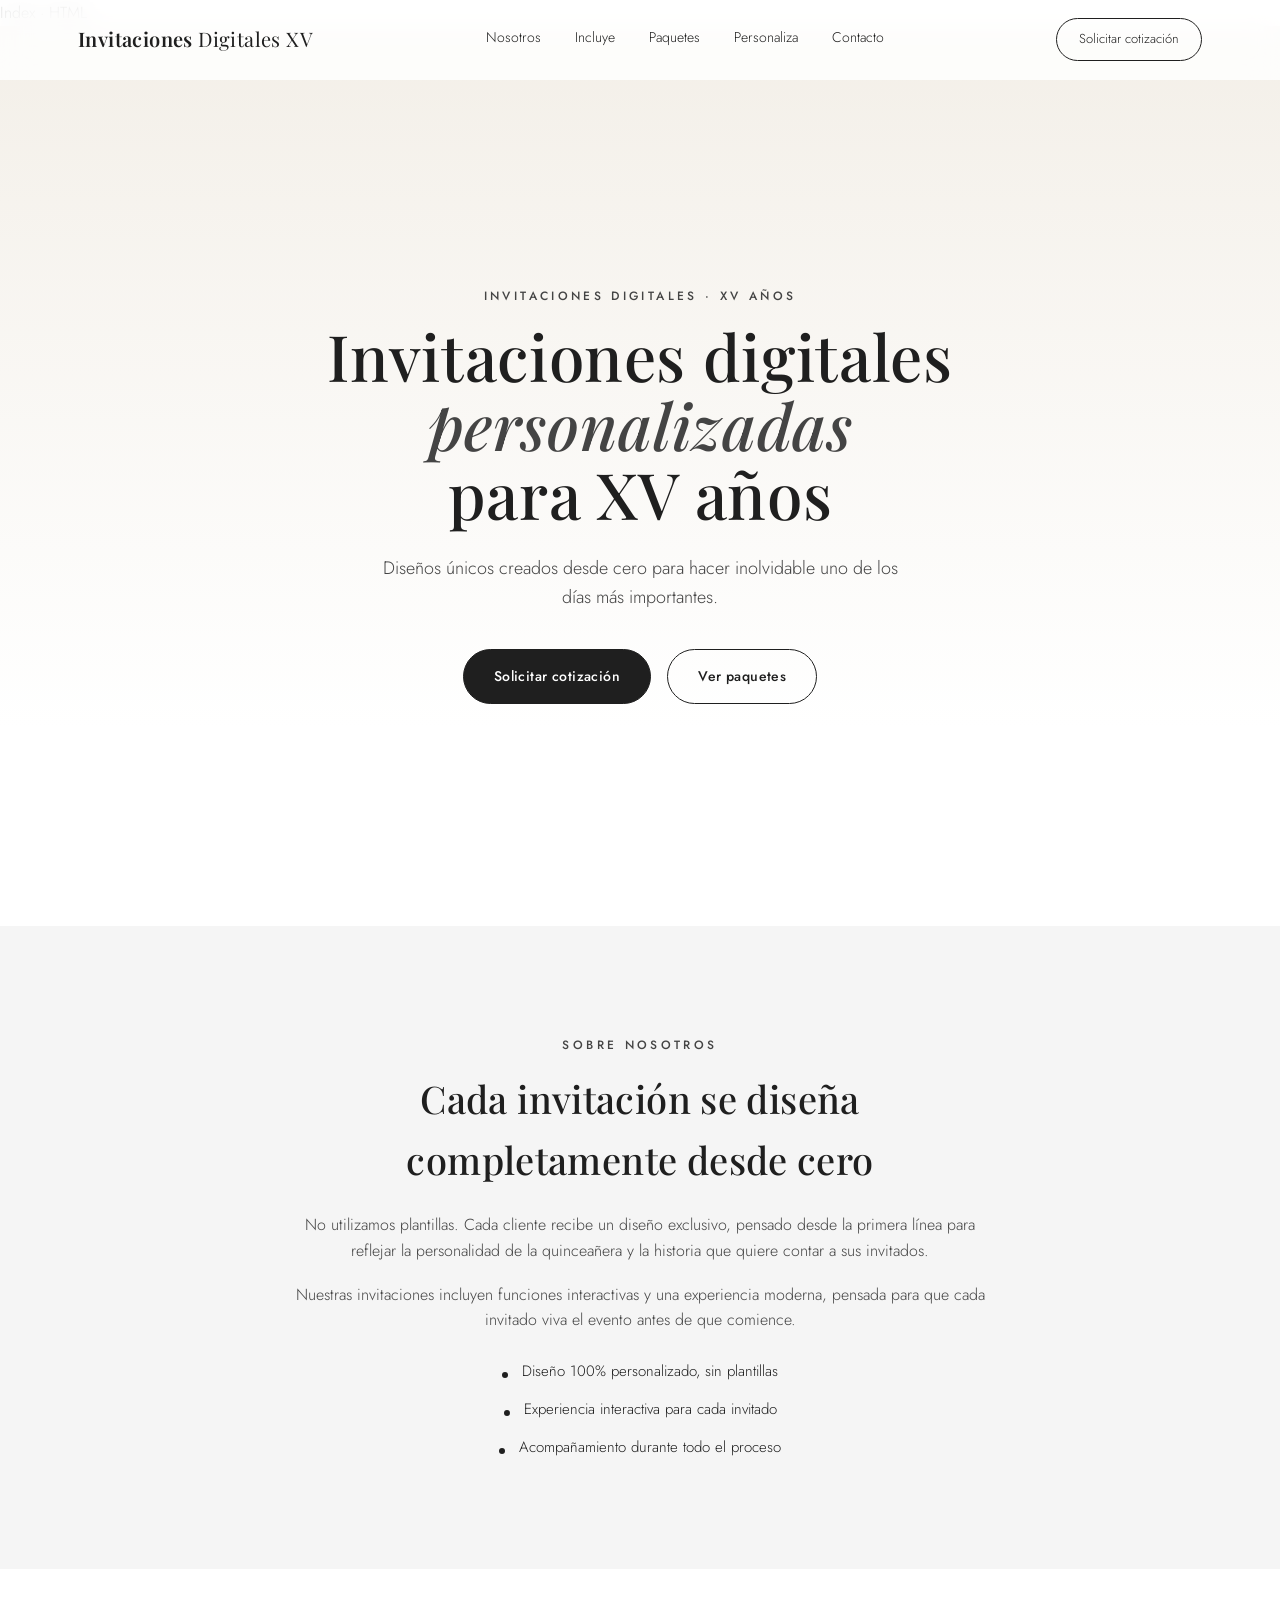
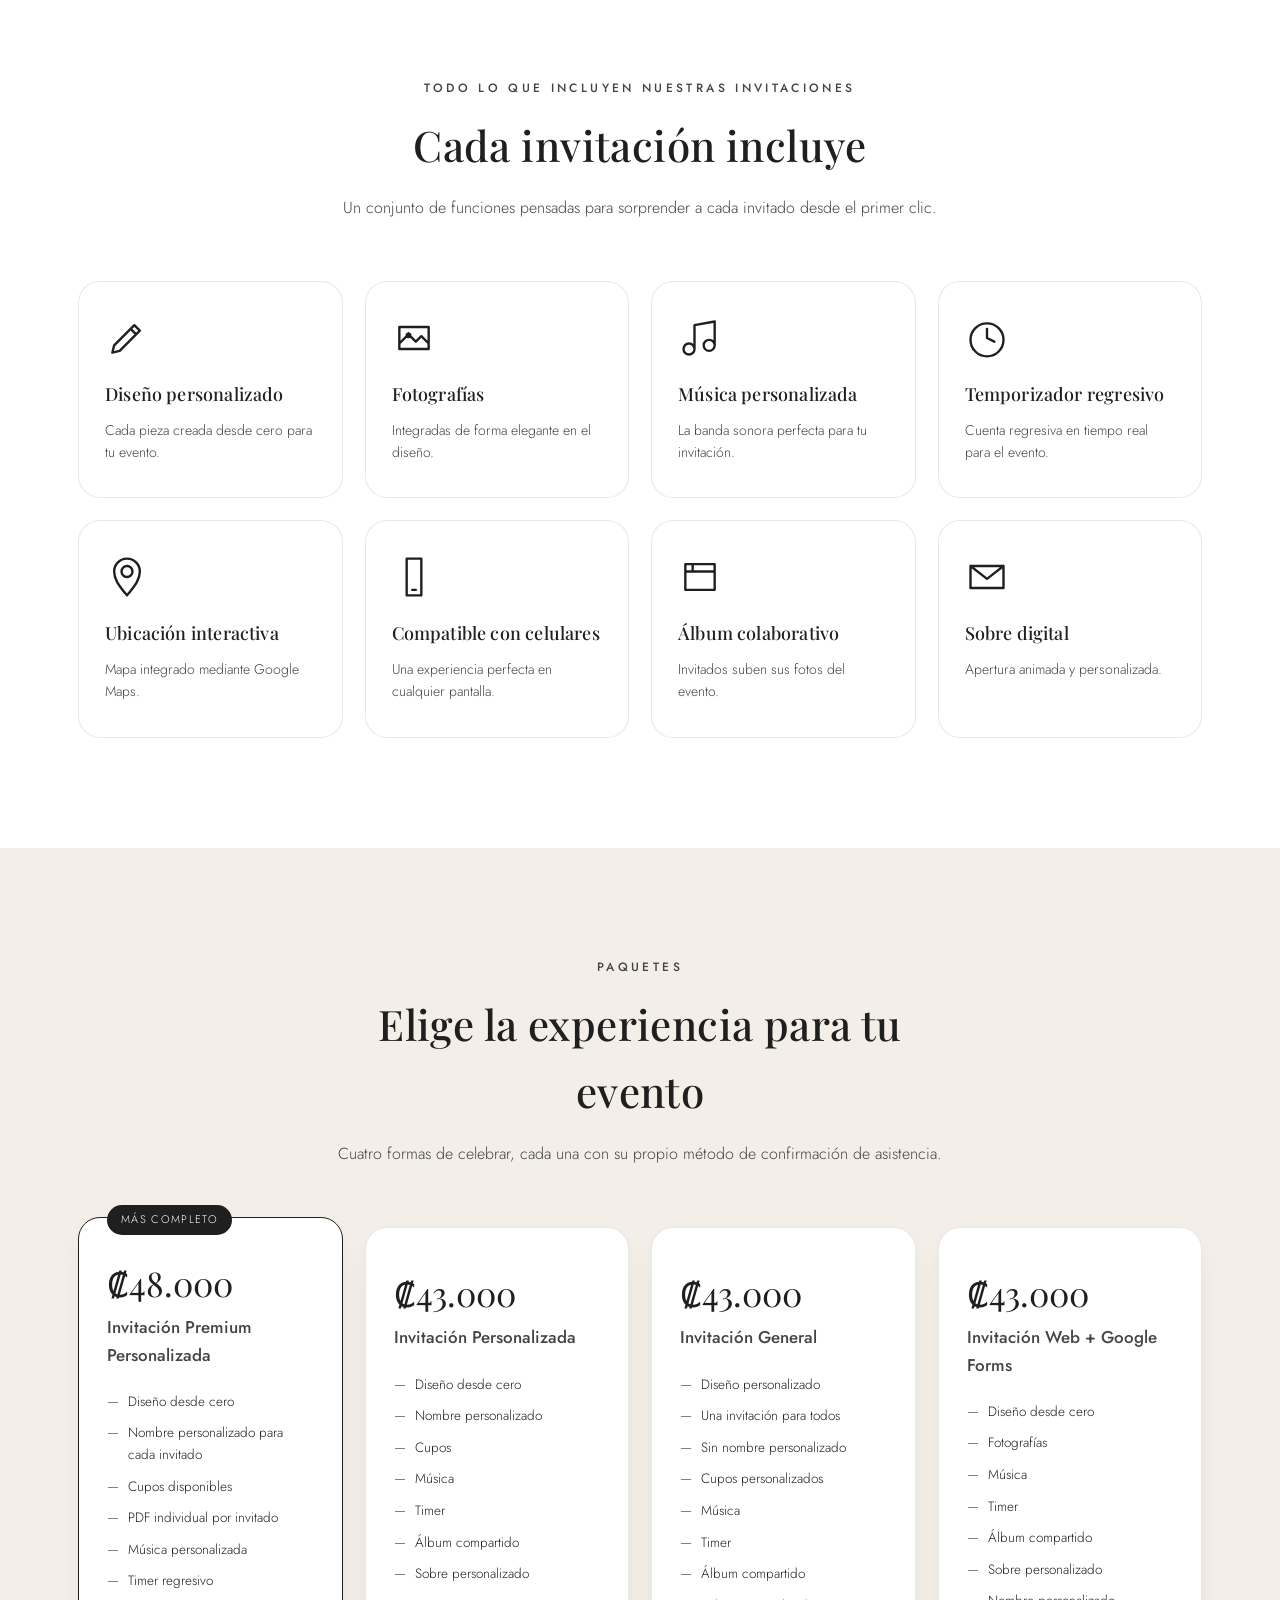
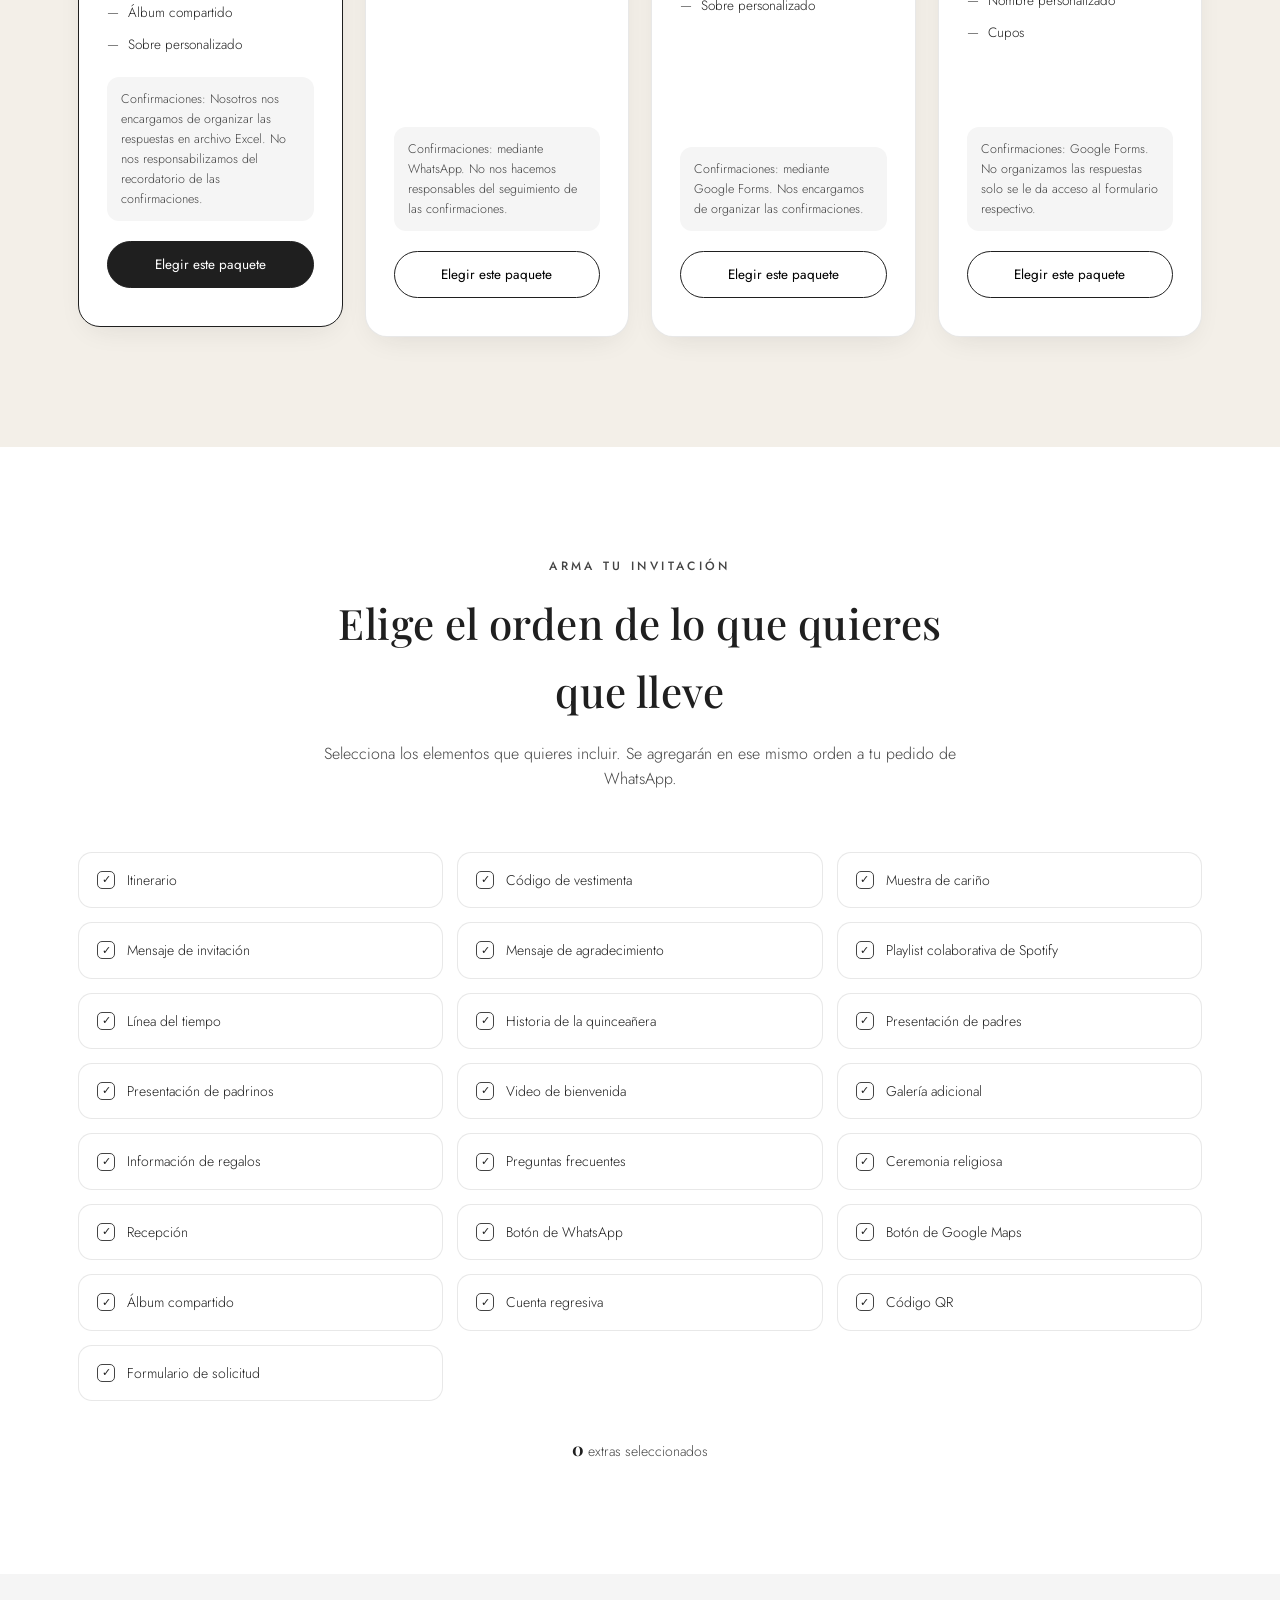
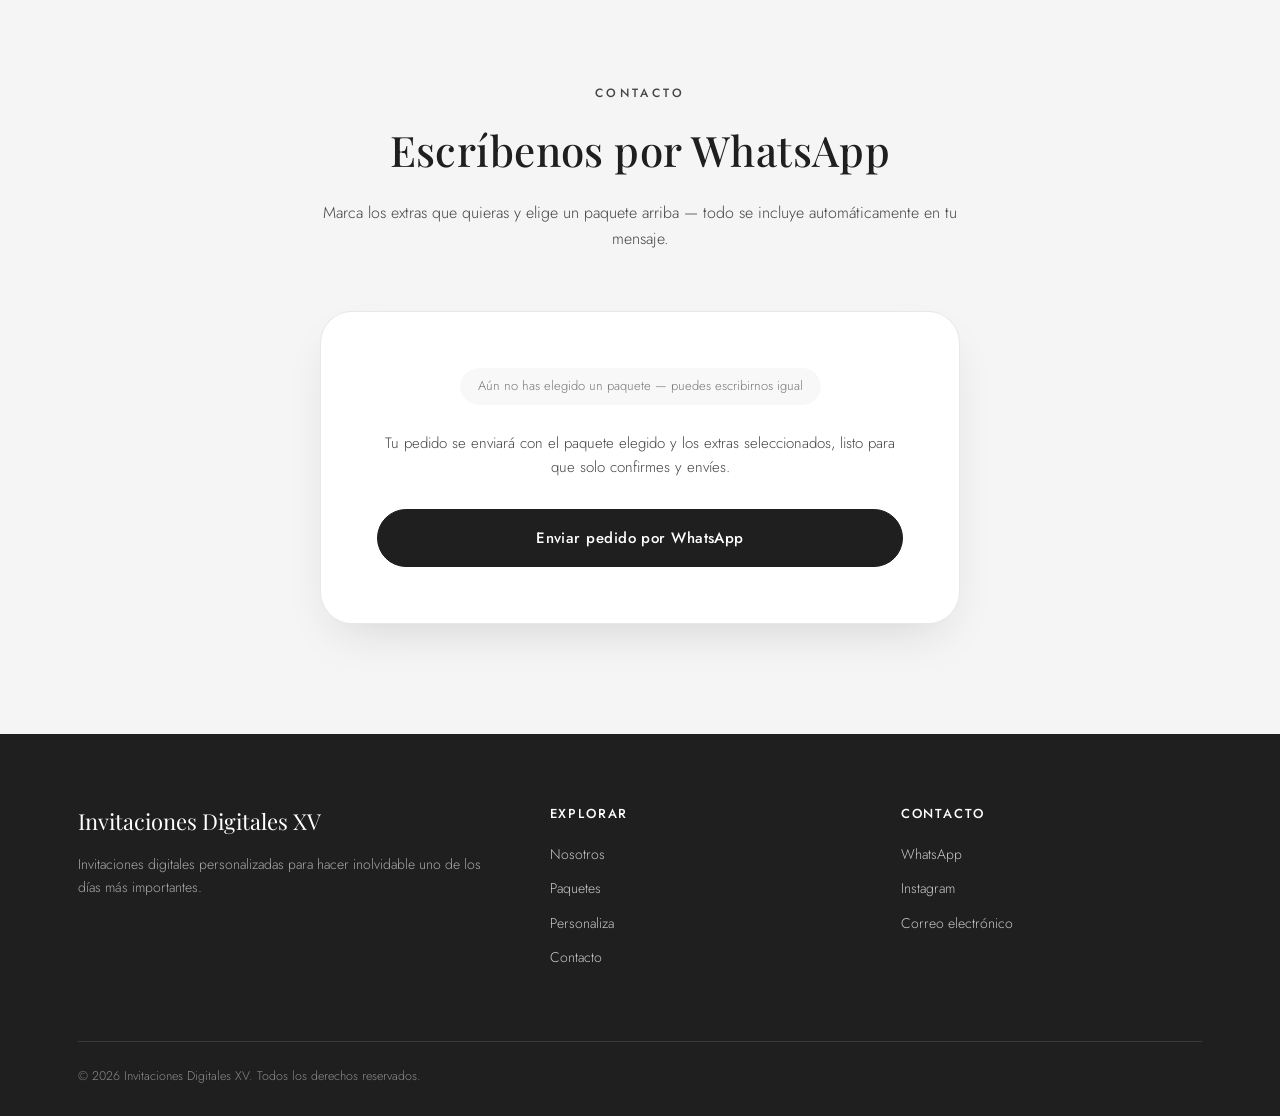
==== index.html @ 5bc738c1 "Cambios" ====
Index · HTML
<!DOCTYPE html>
<html lang="es">
<head>
<meta charset="UTF-8">
<meta name="viewport" content="width=device-width, initial-scale=1.0">
<title>Invitaciones Digitales XV</title>
<link rel="stylesheet" href="styles.css">
</head>
<body>
 
<header class="nav" id="mainNav">
  <div class="nav-inner">
    <div class="brand"><b>Invitaciones</b> Digitales XV</div>
    <nav class="links">
      <a href="#nosotros">Nosotros</a>
      <a href="#incluye">Incluye</a>
      <a href="#paquetes">Paquetes</a>
      <a href="#arma">Personaliza</a>
      <a href="#formulario">Contacto</a>
    </nav>
    <a href="#formulario" class="nav-cta">Solicitar cotización</a>
    <button class="burger" id="burgerBtn" aria-label="Menú"><span></span><span></span><span></span></button>
  </div>
</header>
 
<section class="hero">
  <div class="wrap hero-grid">
    <div>
      <span class="eyebrow">Invitaciones digitales · XV Años</span>
      <h1>Invitaciones digitales <em>personalizadas</em><br>para XV años</h1>
      <p class="sub">Diseños únicos creados desde cero para hacer inolvidable uno de los días más importantes.</p>
      <div class="btn-row">
        <a href="#formulario" class="btn btn-solid">Solicitar cotización</a>
        <a href="#paquetes" class="btn btn-ghost">Ver paquetes</a>
      </div>
    </div>
  </div>
</section>
 
<section class="about" id="nosotros">
  <div class="wrap about-grid">
    <div class="about-copy">
      <span class="eyebrow">Sobre nosotros</span>
      <h2>Cada invitación se diseña completamente desde cero</h2>
      <p>No utilizamos plantillas. Cada cliente recibe un diseño exclusivo, pensado desde la primera línea para reflejar la personalidad de la quinceañera y la historia que quiere contar a sus invitados.</p>
      <p>Nuestras invitaciones incluyen funciones interactivas y una experiencia moderna, pensada para que cada invitado viva el evento antes de que comience.</p>
      <ul class="about-points reveal">
        <li><span class="dot"></span> Diseño 100% personalizado, sin plantillas</li>
        <li><span class="dot"></span> Experiencia interactiva para cada invitado</li>
        <li><span class="dot"></span> Acompañamiento durante todo el proceso</li>
      </ul>
    </div>
  </div>
</section>
 
<section id="incluye">
  <div class="wrap">
    <div class="section-head reveal">
      <span class="eyebrow">Todo lo que incluyen nuestras invitaciones</span>
      <h2>Cada invitación incluye</h2>
      <p>Un conjunto de funciones pensadas para sorprender a cada invitado desde el primer clic.</p>
    </div>
    <div class="features-grid" id="featuresGrid"></div>
  </div>
</section>
 
<section class="packages" id="paquetes">
  <div class="wrap">
    <div class="section-head reveal">
      <span class="eyebrow">Paquetes</span>
      <h2>Elige la experiencia para tu evento</h2>
      <p>Cuatro formas de celebrar, cada una con su propio método de confirmación de asistencia.</p>
    </div>
    <div class="packages-grid" id="packagesGrid"></div>
  </div>
</section>
 
<section id="arma">
  <div class="wrap">
    <div class="section-head reveal">
      <span class="eyebrow">Arma tu invitación</span>
      <h2>Elige el orden de lo que quieres que lleve</h2>
      <p>Selecciona los elementos que quieres incluir. Se agregarán en ese mismo orden a tu pedido de WhatsApp.</p>
    </div>
    <div class="build-grid" id="buildGrid"></div>
    <div class="build-counter"><b id="buildCount">0</b> extras seleccionados</div>
  </div>
</section>
 
<section class="form-section" id="formulario">
  <div class="wrap">
    <div class="section-head reveal">
      <span class="eyebrow">Contacto</span>
      <h2>Escríbenos por WhatsApp</h2>
      <p>Marca los extras que quieras y elige un paquete arriba — todo se incluye automáticamente en tu mensaje.</p>
    </div>
    <div class="contact-card">
      <div id="pkgChipHolder"></div>
      <p class="contact-note">Tu pedido se enviará con el paquete elegido y los extras seleccionados, listo para que solo confirmes y envíes.</p>
      <a href="#" id="whatsappCta" class="btn btn-solid btn-whatsapp" target="_blank" rel="noopener">Enviar pedido por WhatsApp</a>
    </div>
  </div>
</section>
 
<footer>
  <div class="wrap">
    <div class="footer-grid">
      <div>
        <div class="footer-brand">Invitaciones Digitales XV</div>
        <p>Invitaciones digitales personalizadas para hacer inolvidable uno de los días más importantes.</p>
      </div>
      <div class="footer-col">
        <h4>Explorar</h4>
        <a href="#nosotros">Nosotros</a>
        <a href="#paquetes">Paquetes</a>
        <a href="#arma">Personaliza</a>
        <a href="#formulario">Contacto</a>
      </div>
      <div class="footer-col">
        <h4>Contacto</h4>
        <a href="#" id="footerWhatsapp">WhatsApp</a>
        <a href="#">Instagram</a>
        <a href="#">Correo electrónico</a>
      </div>
    </div>
    <div class="footer-bottom">
      <span>© <span id="year"></span> Invitaciones Digitales XV. Todos los derechos reservados.</span>
    </div>
  </div>
</footer>
 
<script>
/* ================= DATA ================= */
const features = [
  {t:"Diseño personalizado", d:"Cada pieza creada desde cero para tu evento.", icon:"pencil"},
  {t:"Fotografías", d:"Integradas de forma elegante en el diseño.", icon:"photo"},
  {t:"Música personalizada", d:"La banda sonora perfecta para tu invitación.", icon:"music"},
  {t:"Temporizador regresivo", d:"Cuenta regresiva en tiempo real para el evento.", icon:"clock"},
  {t:"Ubicación interactiva", d:"Mapa integrado mediante Google Maps.", icon:"pin"},
  {t:"Compatible con celulares", d:"Una experiencia perfecta en cualquier pantalla.", icon:"phone"},
  {t:"Álbum colaborativo", d:"Invitados suben sus fotos del evento.", icon:"album"},
  {t:"Sobre digital", d:"Apertura animada y personalizada.", icon:"envelope"},
];
const iconPaths = {
  pencil:'M4 20 L8 19 L19 8 L16 5 L5 16 Z M14 7 L17 10',
  photo:'M4 6 H20 V18 H4 Z M4 15 L9 10 L13 14 L16 11 L20 15 M9 9.5 a1 1 0 1 0 0.01 0',
  music:'M9 18 V5 L20 3 V16 M9 18 a3 3 0 1 1 -6 0 a3 3 0 1 1 6 0 Z M20 16 a3 3 0 1 1 -6 0 a3 3 0 1 1 6 0 Z',
  clock:'M12 22 a9 9 0 1 0 0 -18 a9 9 0 1 0 0 18 Z M12 7 V12 L16 14',
  pin:'M12 22 C7 16 5 13 5 9 a7 7 0 1 1 14 0 C19 13 17 16 12 22 Z M12 12 a3 3 0 1 0 0 -6 a3 3 0 1 0 0 6 Z',
  phone:'M8 2 H16 V22 H8 Z M11 19 H13',
  album:'M4 5 H20 V19 H4 Z M4 9 H20 M8 5 V9',
  envelope:'M3 6 H21 V18 H3 Z M3 6 L12 13 L21 6'
};
function iconSvg(name){
  return `<svg class="f-icon" viewBox="0 0 24 24" fill="none" stroke="#1F1F1F" stroke-width="1.3" stroke-linecap="round" stroke-linejoin="round"><path d="${iconPaths[name]}"/></svg>`;
}
 
const packages = [
  {
    id:"premium", featured:true, tag:"Más completo",
    price:"₡48.000", name:"Invitación Premium Personalizada",
    items:["Diseño desde cero","Nombre personalizado para cada invitado","Cupos disponibles","PDF individual por invitado","Música personalizada","Timer regresivo","Álbum compartido","Sobre personalizado"],
    note:"Confirmaciones: Nosotros nos encargamos de organizar las respuestas en archivo Excel. No nos responsabilizamos del recordatorio de las confirmaciones."
  },
  {
    id:"personalizada",
    price:"₡43.000", name:"Invitación Personalizada",
    items:["Diseño desde cero","Nombre personalizado","Cupos","Música","Timer","Álbum compartido","Sobre personalizado"],
    note:"Confirmaciones: mediante WhatsApp. No nos hacemos responsables del seguimiento de las confirmaciones."
  },
  {
    id:"general",
    price:"₡43.000", name:"Invitación General",
    items:["Diseño personalizado","Una invitación para todos","Sin nombre personalizado","Cupos personalizados","Música","Timer","Álbum compartido","Sobre personalizado"],
    note:"Confirmaciones: mediante Google Forms. Nos encargamos de organizar las confirmaciones."
  },
  {
    id:"web-forms",
    price:"₡43.000", name:"Invitación Web + Google Forms",
    items:["Diseño desde cero","Fotografías","Música","Timer","Álbum compartido","Sobre personalizado","Nombre personalizado","Cupos"],
    note:"Confirmaciones: Google Forms. No organizamos las respuestas solo se le da acceso al formulario respectivo."
  },
];
 
const buildOptions = [
  "Itinerario","Código de vestimenta","Muestra de cariño","Mensaje de invitación","Mensaje de agradecimiento",
  "Playlist colaborativa de Spotify","Línea del tiempo","Historia de la quinceañera","Presentación de padres",
  "Presentación de padrinos","Video de bienvenida","Galería adicional","Información de regalos","Preguntas frecuentes",
  "Ceremonia religiosa","Recepción","Botón de WhatsApp","Botón de Google Maps","Álbum compartido",
  "Cuenta regresiva","Código QR","Formulario de solicitud"
];
 
/* ================= RENDER STATIC SECTIONS ================= */
document.getElementById('featuresGrid').innerHTML = features.map(f=>`
  <div class="feature-card reveal">
    ${iconSvg(f.icon)}
    <h3>${f.t}</h3>
    <p>${f.d}</p>
  </div>`).join('');
 
document.getElementById('packagesGrid').innerHTML = packages.map(p=>`
  <div class="pkg-card reveal ${p.featured?'featured':''}">
    ${p.tag?`<div class="pkg-tag">${p.tag}</div>`:''}
    <div class="pkg-price">${p.price}</div>
    <div class="pkg-name">${p.name}</div>
    <ul class="pkg-list">${p.items.map(i=>`<li>${i}</li>`).join('')}</ul>
    <div class="pkg-note">${p.note}</div>
    <button type="button" class="pkg-btn" data-pkg="${p.id}" data-name="${p.name}">Elegir este paquete</button>
  </div>`).join('');
 
document.getElementById('buildGrid').innerHTML = buildOptions.map((o,i)=>`
  <div class="build-item" data-extra="${o}">
    <span class="build-check">✓</span><span>${o}</span>
  </div>`).join('');
 
document.getElementById('year').textContent = new Date().getFullYear();
 
/* ================= SCROLL REVEAL ================= */
const io = new IntersectionObserver((entries)=>{
  entries.forEach(e=>{ if(e.isIntersecting){ e.target.classList.add('in'); } });
},{threshold:0.15});
document.querySelectorAll('.reveal').forEach(el=>io.observe(el));
// re-observe dynamically injected cards
document.querySelectorAll('.feature-card, .pkg-card').forEach(el=>{el.classList.add('reveal'); io.observe(el);});
 
/* ================= NAV ================= */
const navEl = document.getElementById('mainNav');
window.addEventListener('scroll', ()=>{ navEl.classList.toggle('scrolled', window.scrollY>20); });
 
/* ================= CONFIGURACIÓN DE CONTACTO ================= */
// Número en formato internacional, solo dígitos (sin +, espacios ni guiones)
const WHATSAPP_NUMBER = '50672392134'; // Número de contacto del negocio
 
/* ================= PACKAGE SELECT ================= */
let selectedPackage = null;
document.querySelectorAll('.pkg-btn').forEach(btn=>{
  btn.addEventListener('click', ()=>{
    selectedPackage = btn.dataset.name;
    renderPkgChip();
    updateWhatsappLink();
    document.getElementById('formulario').scrollIntoView({behavior:'smooth'});
  });
});
function renderPkgChip(){
  const holder = document.getElementById('pkgChipHolder');
  holder.innerHTML = selectedPackage
    ? `<div class="pkg-chip">Paquete elegido: <b>${selectedPackage}</b> <button type="button" id="clearPkg">cambiar</button></div>`
    : `<div class="pkg-chip" style="opacity:.6">Aún no has elegido un paquete — puedes escribirnos igual</div>`;
  const clearBtn = document.getElementById('clearPkg');
  if(clearBtn) clearBtn.addEventListener('click', ()=>{ selectedPackage=null; renderPkgChip(); updateWhatsappLink(); });
}
renderPkgChip();
 
/* ================= ARMA TU INVITACIÓN (mantiene el orden de selección) ================= */
let selectedExtras = [];
document.querySelectorAll('.build-item').forEach(item=>{
  item.addEventListener('click', ()=>{
    const val = item.dataset.extra;
    const idx = selectedExtras.indexOf(val);
    if(idx > -1){ selectedExtras.splice(idx,1); item.classList.remove('checked'); }
    else { selectedExtras.push(val); item.classList.add('checked'); }
    document.getElementById('buildCount').textContent = selectedExtras.length;
    updateWhatsappLink();
  });
});
 
/* ================= ENLACE DE WHATSAPP ================= */
function updateWhatsappLink(){
  let msg = 'Hola, me gustaría cotizar una invitación digital para XV años.';
  if(selectedPackage){ msg += `\n\nPaquete de interés: ${selectedPackage}`; }
  if(selectedExtras.length){
    msg += `\n\nMe gustaría que incluya, en este orden:\n` + selectedExtras.map((e,i)=>`${i+1}. ${e}`).join('\n');
  }
  const url = `https://wa.me/${WHATSAPP_NUMBER}?text=${encodeURIComponent(msg)}`;
  const cta = document.getElementById('whatsappCta');
  const footerLink = document.getElementById('footerWhatsapp');
  const navCta = document.querySelector('.nav-cta');
  const heroCta = document.querySelector('.hero .btn-solid');
  [cta, footerLink].forEach(el=>{ if(el) el.href = url; });
  // Los botones generales (nav y hero) usan un mensaje corto sin paquete/extras
  const generalMsg = 'Hola, me gustaría más información sobre las invitaciones digitales para XV años.';
  const generalUrl = `https://wa.me/${WHATSAPP_NUMBER}?text=${encodeURIComponent(generalMsg)}`;
  if(navCta){ navCta.href = generalUrl; navCta.target='_blank'; navCta.rel='noopener'; }
  if(heroCta){ heroCta.href = generalUrl; heroCta.target='_blank'; heroCta.rel='noopener'; }
}
updateWhatsappLink();
 
/* ================= MOBILE MENU ================= */
document.getElementById('burgerBtn').addEventListener('click', ()=>{
  const links = document.querySelector('nav.links');
  const isOpen = links.style.display === 'flex';
  links.style.display = isOpen ? 'none' : 'flex';
  links.style.flexDirection = 'column';
  links.style.position='absolute'; links.style.top='64px'; links.style.left='0'; links.style.right='0';
  links.style.background='#FFFFFF'; links.style.padding='20px 28px'; links.style.borderBottom='1px solid var(--line)';
});
</script>
</body>
</html>
---- styles.css ----
@import url('https://fonts.googleapis.com/css2?family=Playfair+Display:ital,wght@0,400;0,500;0,600;1,400&family=Jost:wght@300;400;500;600&display=swap');
 
:root{
  --white:#FFFFFF;
  --grayLight:#F5F5F5;
  --beige:#F3EFE8;
  --grayDark:#444444;
  --black:#1F1F1F;
  --line: rgba(31,31,31,0.10);
  --shadow: 0 20px 50px -20px rgba(31,31,31,0.18);
  --shadowSoft: 0 10px 30px -12px rgba(31,31,31,0.12);
  --radius: 22px;
}
*{box-sizing:border-box; margin:0; padding:0;}
html{scroll-behavior:smooth;}
body{
  font-family:'Jost', sans-serif;
  color:var(--black);
  background:var(--white);
  line-height:1.6;
  font-weight:300;
  -webkit-font-smoothing:antialiased;
}
h1,h2,h3,h4{
  font-family:'Playfair Display', serif;
  font-weight:500;
  color:var(--black);
  letter-spacing:0.01em;
}
a{color:inherit; text-decoration:none;}
.wrap{max-width:1180px; margin:0 auto; padding:0 28px;}
img{max-width:100%; display:block;}
.eyebrow{
  font-size:12px;
  letter-spacing:0.28em;
  text-transform:uppercase;
  color:var(--grayDark);
  font-weight:500;
  margin-bottom:14px;
  display:inline-block;
}
.reveal{opacity:0; transform:translateY(28px); transition:opacity .8s ease, transform .8s ease;}
.reveal.in{opacity:1; transform:translateY(0);}
 
/* ===== NAV ===== */
header.nav{
  position:fixed; top:0; left:0; right:0; z-index:500;
  background:rgba(255,255,255,0.82);
  backdrop-filter:blur(14px);
  border-bottom:1px solid transparent;
  transition:border-color .4s ease, box-shadow .4s ease;
}
header.nav.scrolled{border-bottom-color:var(--line); box-shadow:0 8px 24px -18px rgba(0,0,0,0.15);}
.nav-inner{
  max-width:1180px; margin:0 auto; padding:18px 28px;
  display:flex; align-items:center; justify-content:space-between;
}
.brand{font-family:'Playfair Display', serif; font-size:20px; letter-spacing:0.02em;}
.brand b{font-weight:600;}
nav.links{display:flex; gap:34px; font-size:14px;}
nav.links a{position:relative; padding-bottom:4px;}
nav.links a::after{content:''; position:absolute; left:0; bottom:0; width:0; height:1px; background:var(--black); transition:width .3s ease;}
nav.links a:hover::after{width:100%;}
.nav-cta{
  border:1px solid var(--black); padding:10px 22px; border-radius:40px; font-size:13px;
  transition:background .3s ease, color .3s ease;
}
.nav-cta:hover{background:var(--black); color:var(--white);}
.burger{display:none; flex-direction:column; gap:5px; cursor:pointer; background:none; border:none;}
.burger span{width:24px; height:1.5px; background:var(--black);}
 
/* ===== HERO ===== */
.hero{
  min-height:100vh;
  display:flex; align-items:center;
  position:relative;
  background:linear-gradient(180deg, var(--beige) 0%, var(--white) 78%);
  padding:140px 0 100px;
  overflow:hidden;
}
.hero-grid{
  max-width:760px; margin:0 auto; text-align:center;
}
.hero h1{
  font-size:clamp(38px, 5.2vw, 64px);
  line-height:1.08;
  margin-bottom:26px;
}
.hero h1 em{font-style:italic; color:var(--grayDark);}
.hero p.sub{
  font-size:18px; color:var(--grayDark); max-width:520px; margin:0 auto 38px; font-weight:300;
}
.btn-row{display:flex; gap:16px; flex-wrap:wrap; justify-content:center;}
.btn{
  padding:15px 30px; border-radius:40px; font-size:14px; letter-spacing:0.03em;
  display:inline-flex; align-items:center; gap:10px; cursor:pointer; border:1px solid var(--black);
  transition:all .3s ease; font-family:'Jost'; font-weight:500;
}
.btn-solid{background:var(--black); color:var(--white);}
.btn-solid:hover{background:var(--grayDark); transform:translateY(-2px); box-shadow:var(--shadowSoft);}
.btn-ghost{background:transparent; color:var(--black);}
.btn-ghost:hover{background:var(--black); color:var(--white);}
 
/* ===== SECTION GENERIC ===== */
section{padding:110px 0;}
.section-head{max-width:640px; margin:0 auto 60px; text-align:center;}
.section-head h2{font-size:clamp(28px,3.6vw,42px); margin-bottom:16px;}
.section-head p{color:var(--grayDark); font-size:16px;}
 
/* ===== ABOUT ===== */
.about{background:var(--grayLight);}
.about-grid{max-width:760px; margin:0 auto; text-align:center;}
.about-copy h2{font-size:clamp(26px,3.2vw,38px); margin-bottom:22px;}
.about-copy p{color:var(--grayDark); margin-bottom:18px; font-size:16px;}
.about-points{list-style:none; margin-top:26px; display:flex; flex-direction:column; gap:14px; align-items:center;}
.about-points li{display:flex; gap:14px; align-items:center; font-size:15px; color:var(--black);}
.dot{min-width:6px; height:6px; border-radius:50%; background:var(--black); margin-top:9px;}
 
/* ===== FEATURES ===== */
.features-grid{
  display:grid; grid-template-columns:repeat(4, 1fr); gap:22px;
}
.feature-card{
  background:var(--white); border:1px solid var(--line); border-radius:var(--radius);
  padding:34px 26px; transition:transform .35s ease, box-shadow .35s ease;
}
.feature-card:hover{transform:translateY(-6px); box-shadow:var(--shadow);}
.f-icon{width:44px; height:44px; margin-bottom:20px;}
.feature-card h3{font-size:18px; margin-bottom:10px; font-weight:500;}
.feature-card p{font-size:14px; color:var(--grayDark);}
 
/* ===== PACKAGES ===== */
.packages{background:var(--beige);}
.packages-grid{display:grid; grid-template-columns:repeat(4,1fr); gap:22px;}
.pkg-card{
  background:var(--white); border-radius:var(--radius); border:1px solid var(--line);
  padding:38px 28px; display:flex; flex-direction:column; box-shadow:var(--shadowSoft);
  transition:transform .35s ease, box-shadow .35s ease; position:relative;
}
.pkg-card.featured{border-color:var(--black); transform:translateY(-10px);}
.pkg-card:hover{transform:translateY(-8px); box-shadow:var(--shadow);}
.pkg-card.featured:hover{transform:translateY(-16px);}
.pkg-tag{
  position:absolute; top:-13px; left:28px; background:var(--black); color:var(--white);
  font-size:11px; letter-spacing:0.12em; text-transform:uppercase; padding:6px 14px; border-radius:20px;
}
.pkg-price{font-family:'Playfair Display'; font-size:34px; margin-bottom:4px;}
.pkg-price span{font-size:14px; font-family:'Jost'; color:var(--grayDark);}
.pkg-name{font-size:17px; font-weight:500; color:var(--grayDark); margin-bottom:22px;}
.pkg-list{list-style:none; display:flex; flex-direction:column; gap:10px; font-size:13.5px; margin-bottom:22px; flex:1;}
.pkg-list li{display:flex; gap:9px; align-items:flex-start;}
.pkg-list li::before{content:'—'; color:var(--grayDark);}
.pkg-note{
  font-size:12.5px; color:var(--grayDark); background:var(--grayLight); border-radius:12px; padding:12px 14px; margin-bottom:20px;
}
.pkg-btn{
  width:100%; text-align:center; padding:13px; border-radius:40px; border:1px solid var(--black);
  font-size:13.5px; cursor:pointer; background:transparent; transition:all .3s ease; font-family:'Jost';
}
.pkg-btn:hover{background:var(--black); color:var(--white);}
.pkg-card.featured .pkg-btn{background:var(--black); color:var(--white);}
.pkg-card.featured .pkg-btn:hover{background:var(--grayDark);}
 
/* ===== BUILD YOUR OWN ===== */
.build-grid{
  display:grid; grid-template-columns:repeat(3,1fr); gap:14px; margin-top:20px;
}
.build-item{
  border:1px solid var(--line); border-radius:14px; padding:16px 18px; display:flex; align-items:center; gap:12px;
  cursor:pointer; font-size:14px; transition:border-color .25s ease, background .25s ease;
  background:var(--white);
}
.build-item:hover{border-color:var(--grayDark);}
.build-item.checked{background:var(--black); color:var(--white); border-color:var(--black);}
.build-check{
  width:18px; height:18px; border-radius:5px; border:1px solid var(--grayDark); flex-shrink:0;
  display:flex; align-items:center; justify-content:center; font-size:11px;
}
.build-item.checked .build-check{border-color:var(--white);}
.build-counter{
  text-align:center; margin-top:34px; font-size:14px; color:var(--grayDark);
}
.build-counter b{color:var(--black); font-family:'Playfair Display'; font-size:18px;}
 
/* ===== CONTACTO / WHATSAPP ===== */
.form-section{background:var(--grayLight);}
.contact-card{
  background:var(--white); border-radius:32px; border:1px solid var(--line); box-shadow:var(--shadow);
  padding:56px; max-width:640px; margin:0 auto; text-align:center;
}
.contact-note{color:var(--grayDark); font-size:15px; margin-bottom:30px;}
.btn-whatsapp{width:100%; justify-content:center; padding:16px 30px; font-size:15px;}
.hidden-el{display:none !important;}
.pkg-chip{
  display:inline-flex; align-items:center; gap:8px; background:var(--grayLight); border-radius:30px;
  padding:8px 18px; font-size:13px; margin-bottom:26px;
}
.pkg-chip button{background:none; border:none; text-decoration:underline; cursor:pointer; font-family:'Jost'; font-size:13px;}
 
/* ===== FOOTER ===== */
footer{background:var(--black); color:var(--grayLight); padding:70px 0 30px;}
.footer-grid{display:grid; grid-template-columns:1.4fr 1fr 1fr; gap:50px; margin-bottom:60px;}
.footer-brand{font-family:'Playfair Display'; font-size:22px; color:var(--white); margin-bottom:14px;}
.footer-grid p{color:#a9a9a9; font-size:14px;}
.footer-col h4{font-size:13px; text-transform:uppercase; letter-spacing:0.14em; color:var(--white); margin-bottom:18px; font-family:'Jost'; font-weight:500;}
.footer-col a{display:block; font-size:14px; color:#c8c8c8; margin-bottom:12px;}
.footer-col a:hover{color:var(--white);}
.footer-bottom{
  border-top:1px solid rgba(255,255,255,0.12); padding-top:24px; display:flex; justify-content:space-between;
  font-size:12.5px; color:#8c8c8c; flex-wrap:wrap; gap:10px;
}
.footer-bottom button{background:none; border:none; color:#8c8c8c; font-size:12.5px; cursor:pointer; text-decoration:underline; font-family:'Jost';}
 
/* ===== RESPONSIVE ===== */
@media (max-width: 980px){
  nav.links{display:none;}
  .burger{display:flex;}
  .features-grid{grid-template-columns:repeat(2,1fr);}
  .packages-grid{grid-template-columns:repeat(2,1fr);}
  .pkg-card.featured{transform:none;}
  .build-grid{grid-template-columns:repeat(2,1fr);}
  .footer-grid{grid-template-columns:1fr; gap:34px;}
  .contact-card{padding:36px 24px;}
}
@media (max-width: 560px){
  .features-grid, .packages-grid, .build-grid{grid-template-columns:1fr;}
}
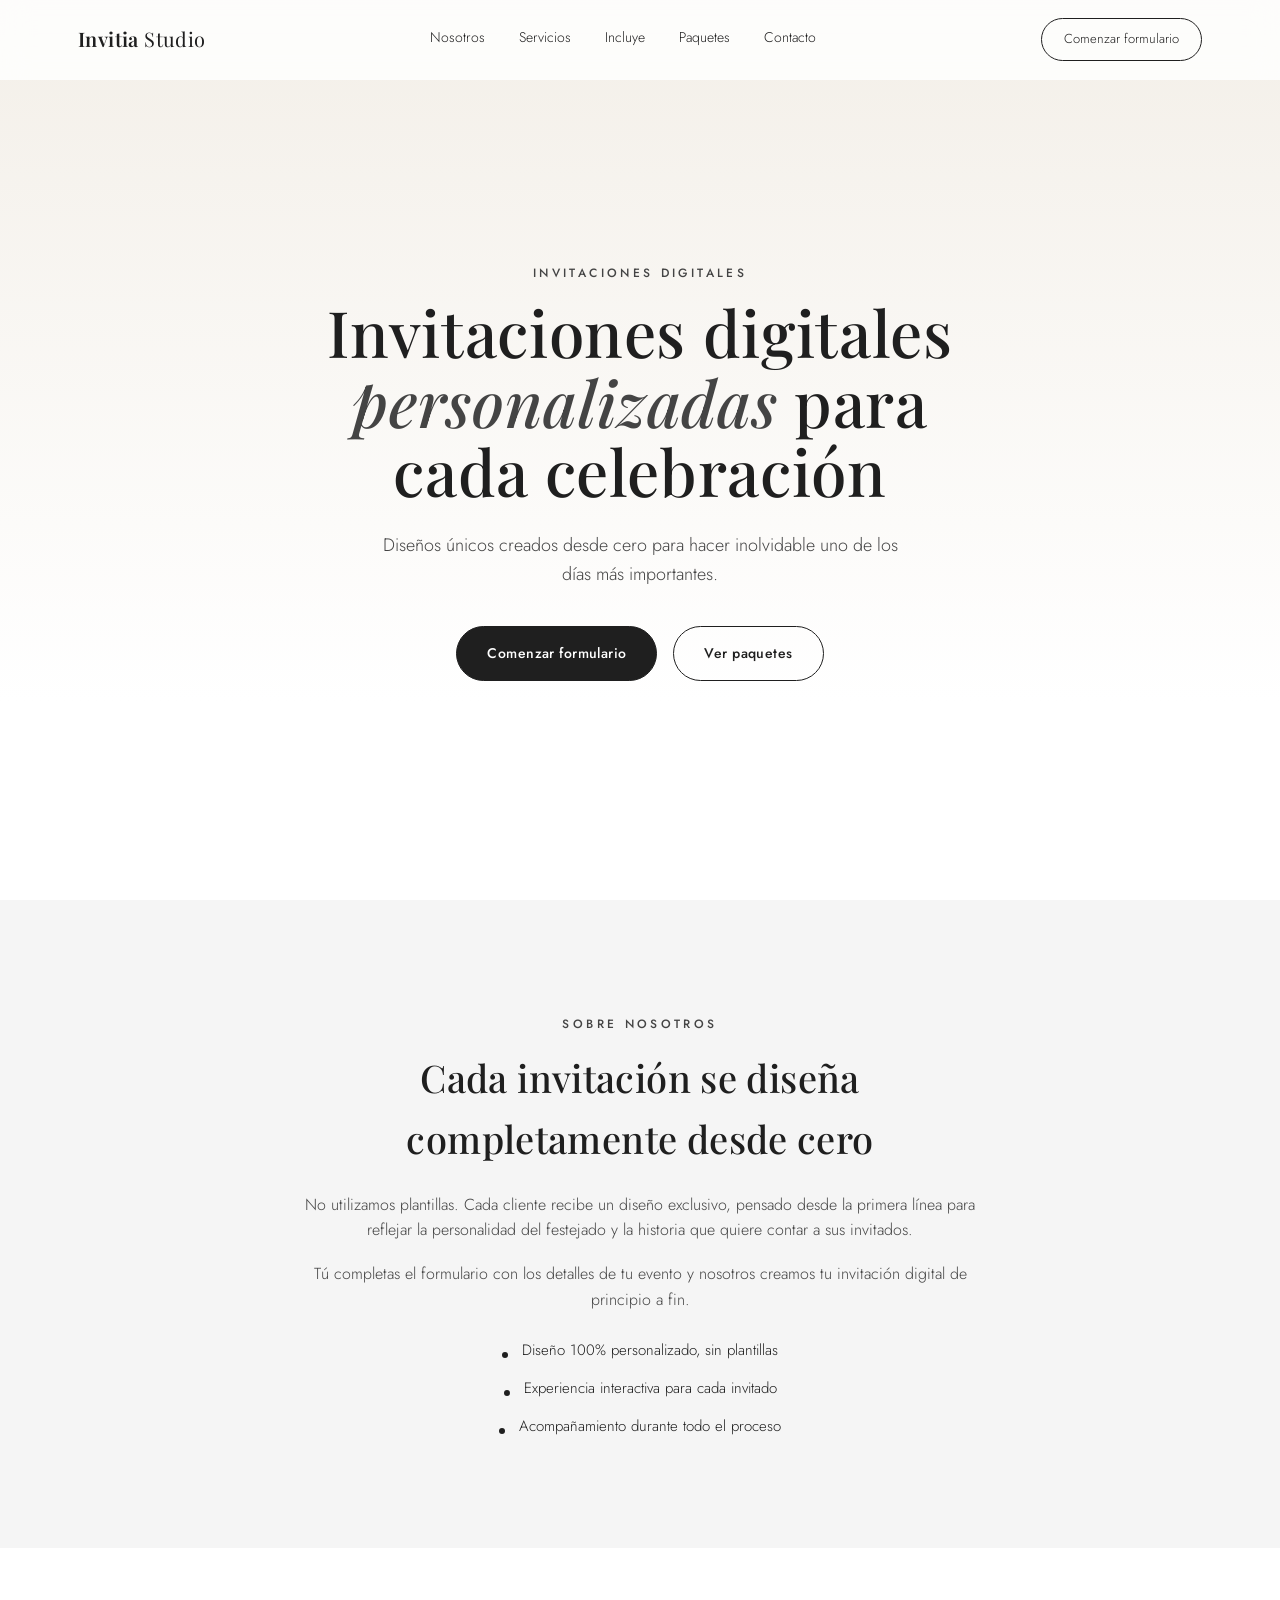
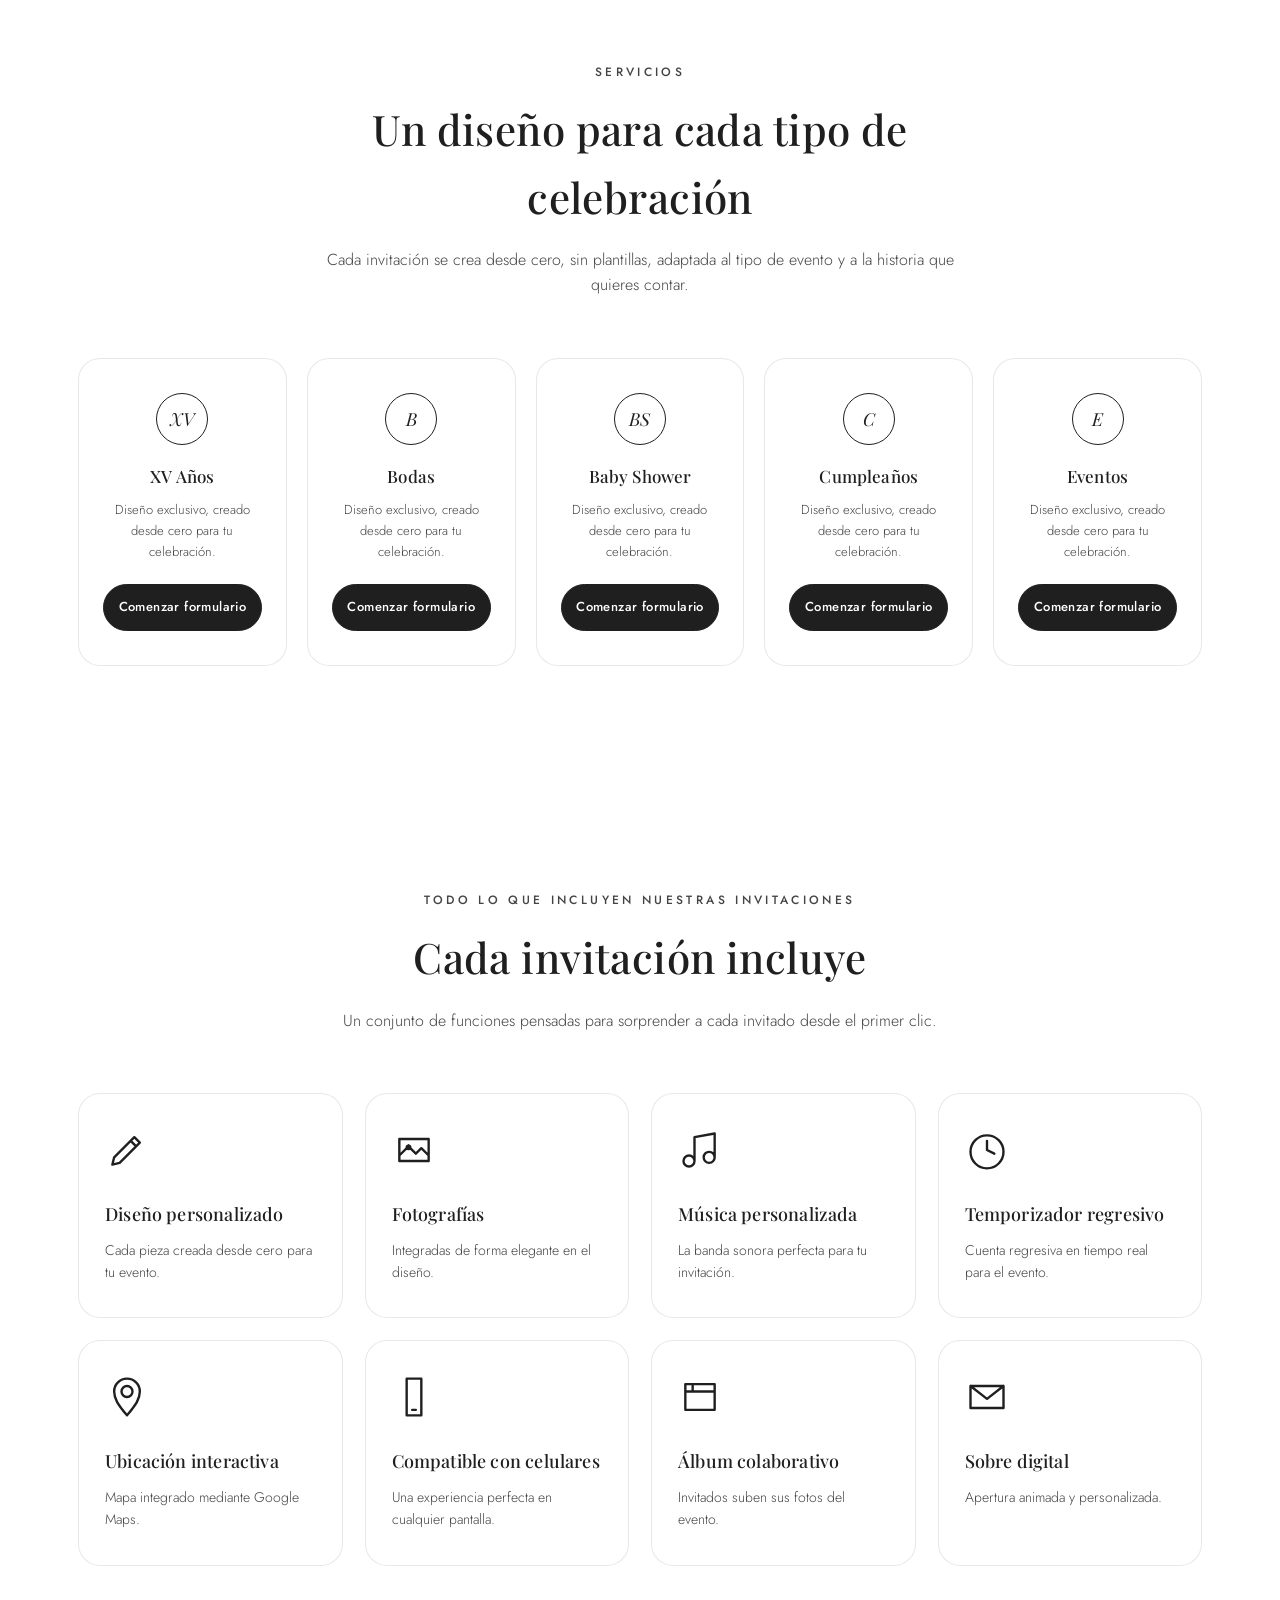
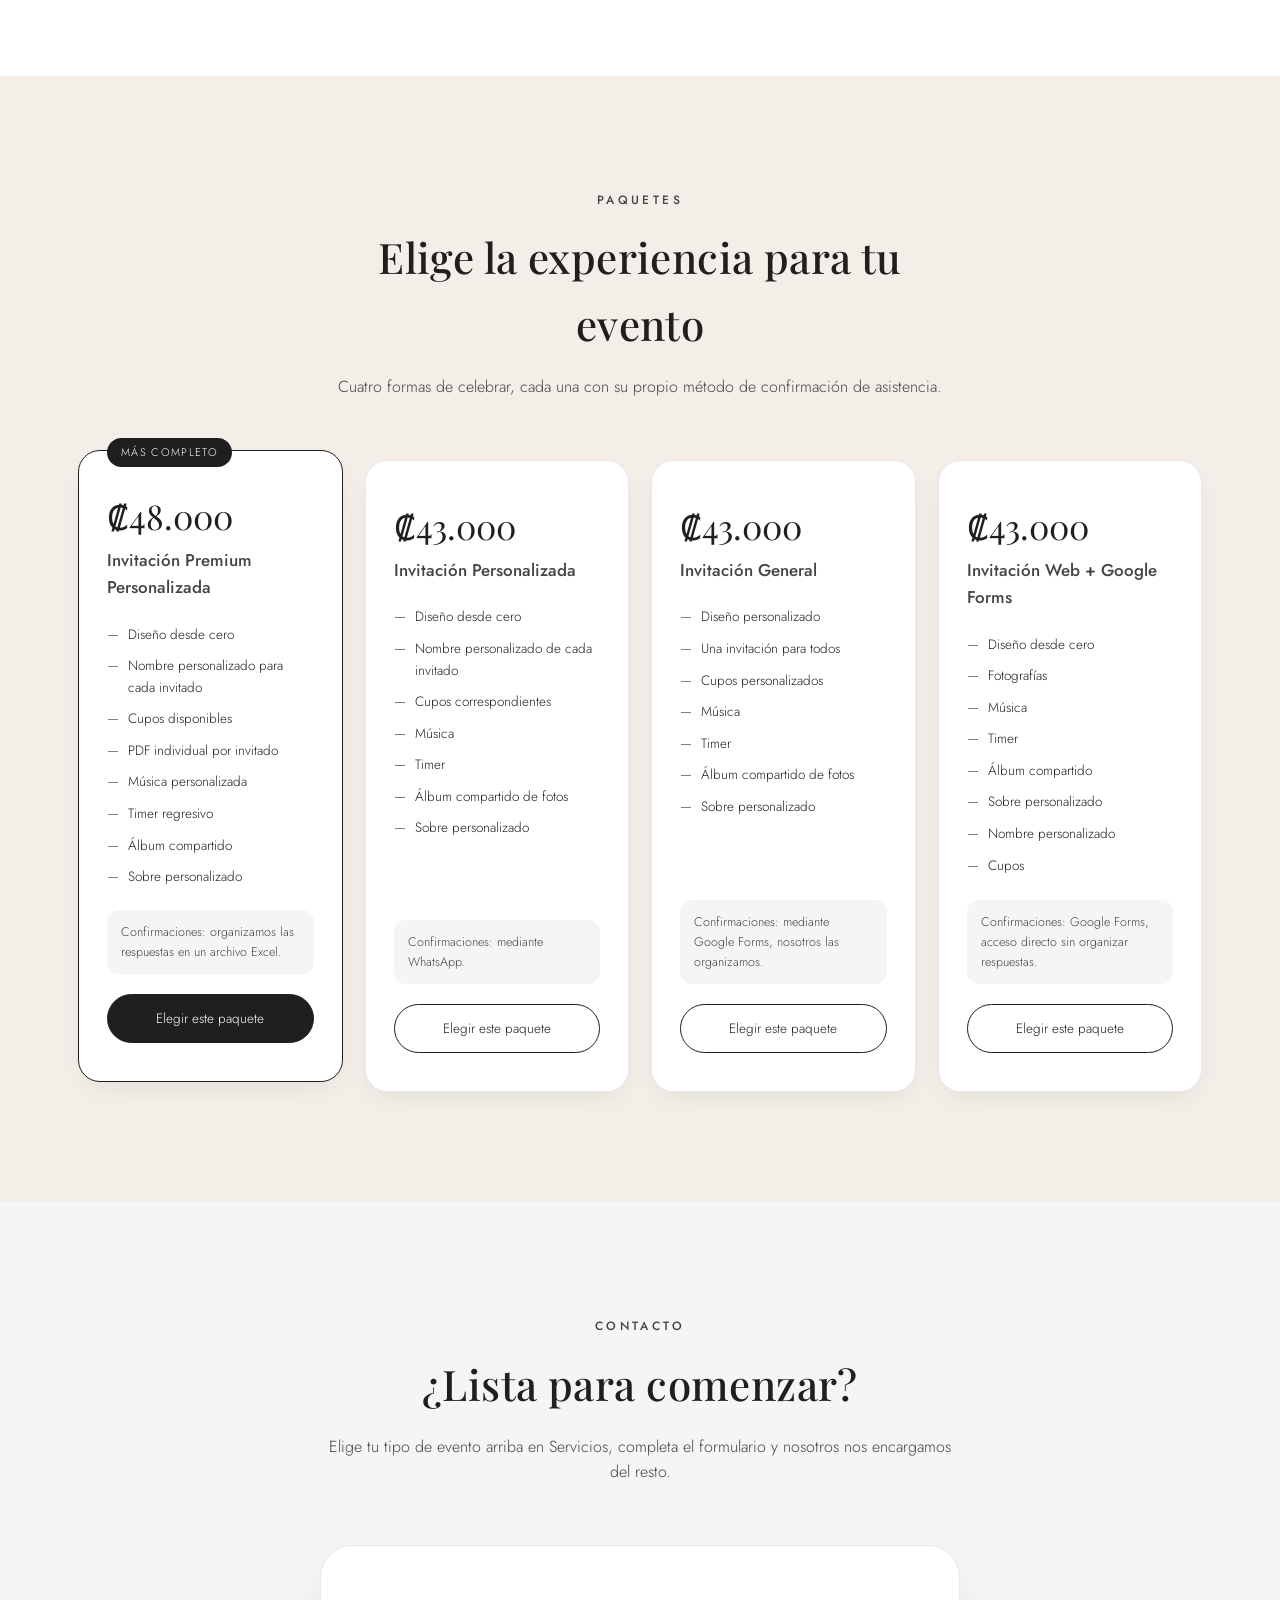
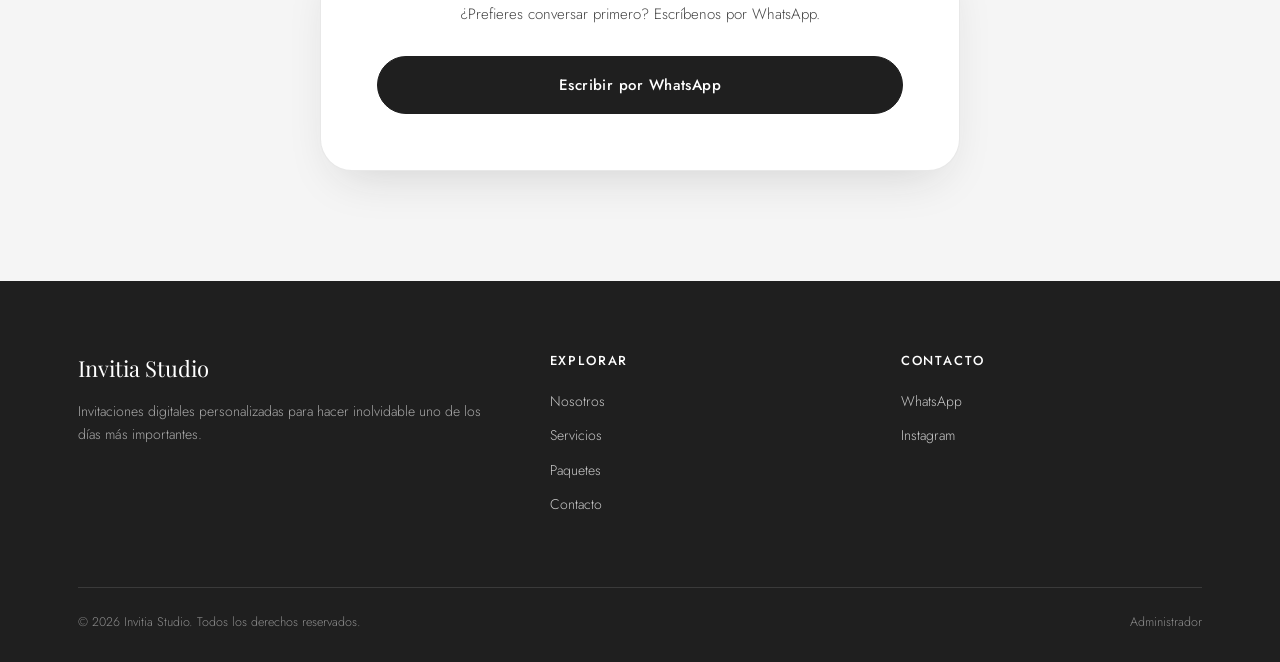
==== commit 00bf302a: "Primera versión del sitio Invitia Studio" ====
--- a/index.html
+++ b/index.html
@@ -1,51 +1,47 @@
-
-Index · HTML
 <!DOCTYPE html>
 <html lang="es">
 <head>
 <meta charset="UTF-8">
 <meta name="viewport" content="width=device-width, initial-scale=1.0">
-<title>Invitaciones Digitales XV</title>
+<title>Invitia Studio</title>
 <link rel="stylesheet" href="styles.css">
 </head>
 <body>
- 
+
 <header class="nav" id="mainNav">
   <div class="nav-inner">
-    <div class="brand"><b>Invitaciones</b> Digitales XV</div>
+    <div class="brand"><b>Invitia</b> Studio</div>
     <nav class="links">
       <a href="#nosotros">Nosotros</a>
+      <a href="#servicios">Servicios</a>
       <a href="#incluye">Incluye</a>
       <a href="#paquetes">Paquetes</a>
-      <a href="#arma">Personaliza</a>
       <a href="#formulario">Contacto</a>
     </nav>
-    <a href="#formulario" class="nav-cta">Solicitar cotización</a>
+    <a href="#servicios" class="nav-cta">Comenzar formulario</a>
     <button class="burger" id="burgerBtn" aria-label="Menú"><span></span><span></span><span></span></button>
   </div>
 </header>
- 
+
 <section class="hero">
   <div class="wrap hero-grid">
-    <div>
-      <span class="eyebrow">Invitaciones digitales · XV Años</span>
-      <h1>Invitaciones digitales <em>personalizadas</em><br>para XV años</h1>
-      <p class="sub">Diseños únicos creados desde cero para hacer inolvidable uno de los días más importantes.</p>
-      <div class="btn-row">
-        <a href="#formulario" class="btn btn-solid">Solicitar cotización</a>
-        <a href="#paquetes" class="btn btn-ghost">Ver paquetes</a>
-      </div>
-    </div>
-  </div>
-</section>
- 
+    <span class="eyebrow">Invitaciones digitales</span>
+    <h1>Invitaciones digitales <em>personalizadas</em> para cada celebración</h1>
+    <p class="sub">Diseños únicos creados desde cero para hacer inolvidable uno de los días más importantes.</p>
+    <div class="btn-row">
+      <a href="#servicios" class="btn btn-solid">Comenzar formulario</a>
+      <a href="#paquetes" class="btn btn-ghost">Ver paquetes</a>
+    </div>
+  </div>
+</section>
+
 <section class="about" id="nosotros">
   <div class="wrap about-grid">
     <div class="about-copy">
       <span class="eyebrow">Sobre nosotros</span>
       <h2>Cada invitación se diseña completamente desde cero</h2>
-      <p>No utilizamos plantillas. Cada cliente recibe un diseño exclusivo, pensado desde la primera línea para reflejar la personalidad de la quinceañera y la historia que quiere contar a sus invitados.</p>
-      <p>Nuestras invitaciones incluyen funciones interactivas y una experiencia moderna, pensada para que cada invitado viva el evento antes de que comience.</p>
+      <p>No utilizamos plantillas. Cada cliente recibe un diseño exclusivo, pensado desde la primera línea para reflejar la personalidad del festejado y la historia que quiere contar a sus invitados.</p>
+      <p>Tú completas el formulario con los detalles de tu evento y nosotros creamos tu invitación digital de principio a fin.</p>
       <ul class="about-points reveal">
         <li><span class="dot"></span> Diseño 100% personalizado, sin plantillas</li>
         <li><span class="dot"></span> Experiencia interactiva para cada invitado</li>
@@ -54,7 +50,18 @@
     </div>
   </div>
 </section>
- 
+
+<section id="servicios">
+  <div class="wrap">
+    <div class="section-head reveal">
+      <span class="eyebrow">Servicios</span>
+      <h2>Un diseño para cada tipo de celebración</h2>
+      <p>Cada invitación se crea desde cero, sin plantillas, adaptada al tipo de evento y a la historia que quieres contar.</p>
+    </div>
+    <div class="services-grid" id="servicesGrid"></div>
+  </div>
+</section>
+
 <section id="incluye">
   <div class="wrap">
     <div class="section-head reveal">
@@ -65,7 +72,7 @@
     <div class="features-grid" id="featuresGrid"></div>
   </div>
 </section>
- 
+
 <section class="packages" id="paquetes">
   <div class="wrap">
     <div class="section-head reveal">
@@ -76,63 +83,69 @@
     <div class="packages-grid" id="packagesGrid"></div>
   </div>
 </section>
- 
-<section id="arma">
-  <div class="wrap">
-    <div class="section-head reveal">
-      <span class="eyebrow">Arma tu invitación</span>
-      <h2>Elige el orden de lo que quieres que lleve</h2>
-      <p>Selecciona los elementos que quieres incluir. Se agregarán en ese mismo orden a tu pedido de WhatsApp.</p>
-    </div>
-    <div class="build-grid" id="buildGrid"></div>
-    <div class="build-counter"><b id="buildCount">0</b> extras seleccionados</div>
-  </div>
-</section>
- 
+
 <section class="form-section" id="formulario">
   <div class="wrap">
     <div class="section-head reveal">
       <span class="eyebrow">Contacto</span>
-      <h2>Escríbenos por WhatsApp</h2>
-      <p>Marca los extras que quieras y elige un paquete arriba — todo se incluye automáticamente en tu mensaje.</p>
+      <h2>¿Lista para comenzar?</h2>
+      <p>Elige tu tipo de evento arriba en Servicios, completa el formulario y nosotros nos encargamos del resto.</p>
     </div>
     <div class="contact-card">
-      <div id="pkgChipHolder"></div>
-      <p class="contact-note">Tu pedido se enviará con el paquete elegido y los extras seleccionados, listo para que solo confirmes y envíes.</p>
-      <a href="#" id="whatsappCta" class="btn btn-solid btn-whatsapp" target="_blank" rel="noopener">Enviar pedido por WhatsApp</a>
-    </div>
-  </div>
-</section>
- 
+      <p class="contact-note">¿Prefieres conversar primero? Escríbenos por WhatsApp.</p>
+      <a href="#" id="whatsappCta" class="btn btn-solid btn-whatsapp" target="_blank" rel="noopener">Escribir por WhatsApp</a>
+    </div>
+  </div>
+</section>
+
 <footer>
   <div class="wrap">
     <div class="footer-grid">
       <div>
-        <div class="footer-brand">Invitaciones Digitales XV</div>
+        <div class="footer-brand">Invitia Studio</div>
         <p>Invitaciones digitales personalizadas para hacer inolvidable uno de los días más importantes.</p>
       </div>
       <div class="footer-col">
         <h4>Explorar</h4>
         <a href="#nosotros">Nosotros</a>
+        <a href="#servicios">Servicios</a>
         <a href="#paquetes">Paquetes</a>
-        <a href="#arma">Personaliza</a>
         <a href="#formulario">Contacto</a>
       </div>
       <div class="footer-col">
         <h4>Contacto</h4>
         <a href="#" id="footerWhatsapp">WhatsApp</a>
         <a href="#">Instagram</a>
-        <a href="#">Correo electrónico</a>
       </div>
     </div>
     <div class="footer-bottom">
-      <span>© <span id="year"></span> Invitaciones Digitales XV. Todos los derechos reservados.</span>
+      <span>© <span id="year"></span> Invitia Studio. Todos los derechos reservados.</span>
+      <a href="admin.html" style="color:#8c8c8c; font-size:12.5px;">Administrador</a>
     </div>
   </div>
 </footer>
- 
+
 <script>
-/* ================= DATA ================= */
+/* ================= CONFIGURACIÓN ================= */
+const WHATSAPP_NUMBER = '50672392134'; // Número de contacto del negocio
+
+/* ================= SERVICIOS ================= */
+const services = [
+  {key:'xv', mark:'XV', t:'XV Años', d:'Diseño exclusivo, creado desde cero para tu celebración.'},
+  {key:'bodas', mark:'B', t:'Bodas', d:'Diseño exclusivo, creado desde cero para tu celebración.'},
+  {key:'babyshower', mark:'BS', t:'Baby Shower', d:'Diseño exclusivo, creado desde cero para tu celebración.'},
+  {key:'cumpleanos', mark:'C', t:'Cumpleaños', d:'Diseño exclusivo, creado desde cero para tu celebración.'},
+  {key:'eventos', mark:'E', t:'Eventos', d:'Diseño exclusivo, creado desde cero para tu celebración.'},
+];
+document.getElementById('servicesGrid').innerHTML = services.map(s=>`
+  <div class="service-card reveal">
+    <div class="s-mark">${s.mark}</div>
+    <h3>${s.t}</h3>
+    <p>${s.d}</p>
+    <a href="form.html?tipo=${s.key}" class="btn btn-solid">Comenzar formulario</a>
+  </div>`).join('');
+
+/* ================= INCLUYE ================= */
 const features = [
   {t:"Diseño personalizado", d:"Cada pieza creada desde cero para tu evento.", icon:"pencil"},
   {t:"Fotografías", d:"Integradas de forma elegante en el diseño.", icon:"photo"},
@@ -156,50 +169,28 @@
 function iconSvg(name){
   return `<svg class="f-icon" viewBox="0 0 24 24" fill="none" stroke="#1F1F1F" stroke-width="1.3" stroke-linecap="round" stroke-linejoin="round"><path d="${iconPaths[name]}"/></svg>`;
 }
- 
-const packages = [
-  {
-    id:"premium", featured:true, tag:"Más completo",
-    price:"₡48.000", name:"Invitación Premium Personalizada",
-    items:["Diseño desde cero","Nombre personalizado para cada invitado","Cupos disponibles","PDF individual por invitado","Música personalizada","Timer regresivo","Álbum compartido","Sobre personalizado"],
-    note:"Confirmaciones: Nosotros nos encargamos de organizar las respuestas en archivo Excel. No nos responsabilizamos del recordatorio de las confirmaciones."
-  },
-  {
-    id:"personalizada",
-    price:"₡43.000", name:"Invitación Personalizada",
-    items:["Diseño desde cero","Nombre personalizado","Cupos","Música","Timer","Álbum compartido","Sobre personalizado"],
-    note:"Confirmaciones: mediante WhatsApp. No nos hacemos responsables del seguimiento de las confirmaciones."
-  },
-  {
-    id:"general",
-    price:"₡43.000", name:"Invitación General",
-    items:["Diseño personalizado","Una invitación para todos","Sin nombre personalizado","Cupos personalizados","Música","Timer","Álbum compartido","Sobre personalizado"],
-    note:"Confirmaciones: mediante Google Forms. Nos encargamos de organizar las confirmaciones."
-  },
-  {
-    id:"web-forms",
-    price:"₡43.000", name:"Invitación Web + Google Forms",
-    items:["Diseño desde cero","Fotografías","Música","Timer","Álbum compartido","Sobre personalizado","Nombre personalizado","Cupos"],
-    note:"Confirmaciones: Google Forms. No organizamos las respuestas solo se le da acceso al formulario respectivo."
-  },
-];
- 
-const buildOptions = [
-  "Itinerario","Código de vestimenta","Muestra de cariño","Mensaje de invitación","Mensaje de agradecimiento",
-  "Playlist colaborativa de Spotify","Línea del tiempo","Historia de la quinceañera","Presentación de padres",
-  "Presentación de padrinos","Video de bienvenida","Galería adicional","Información de regalos","Preguntas frecuentes",
-  "Ceremonia religiosa","Recepción","Botón de WhatsApp","Botón de Google Maps","Álbum compartido",
-  "Cuenta regresiva","Código QR","Formulario de solicitud"
-];
- 
-/* ================= RENDER STATIC SECTIONS ================= */
 document.getElementById('featuresGrid').innerHTML = features.map(f=>`
   <div class="feature-card reveal">
     ${iconSvg(f.icon)}
     <h3>${f.t}</h3>
     <p>${f.d}</p>
   </div>`).join('');
- 
+
+/* ================= PAQUETES ================= */
+const packages = [
+  {featured:true, tag:'Más completo', price:'₡48.000', name:'Invitación Premium Personalizada',
+    items:["Diseño desde cero","Nombre personalizado para cada invitado","Cupos disponibles","PDF individual por invitado","Música personalizada","Timer regresivo","Álbum compartido","Sobre personalizado"],
+    note:"Confirmaciones: organizamos las respuestas en un archivo Excel."},
+  {price:'₡43.000', name:'Invitación Personalizada',
+    items:["Diseño desde cero","Nombre personalizado de cada invitado","Cupos correspondientes","Música","Timer","Álbum compartido de fotos","Sobre personalizado"],
+    note:"Confirmaciones: mediante WhatsApp."},
+  {price:'₡43.000', name:'Invitación General',
+    items:["Diseño personalizado","Una invitación para todos","Cupos personalizados","Música","Timer","Álbum compartido de fotos","Sobre personalizado"],
+    note:"Confirmaciones: mediante Google Forms, nosotros las organizamos."},
+  {price:'₡43.000', name:'Invitación Web + Google Forms',
+    items:["Diseño desde cero","Fotografías","Música","Timer","Álbum compartido","Sobre personalizado","Nombre personalizado","Cupos"],
+    note:"Confirmaciones: Google Forms, acceso directo sin organizar respuestas."},
+];
 document.getElementById('packagesGrid').innerHTML = packages.map(p=>`
   <div class="pkg-card reveal ${p.featured?'featured':''}">
     ${p.tag?`<div class="pkg-tag">${p.tag}</div>`:''}
@@ -207,87 +198,29 @@
     <div class="pkg-name">${p.name}</div>
     <ul class="pkg-list">${p.items.map(i=>`<li>${i}</li>`).join('')}</ul>
     <div class="pkg-note">${p.note}</div>
-    <button type="button" class="pkg-btn" data-pkg="${p.id}" data-name="${p.name}">Elegir este paquete</button>
+    <a href="#servicios" class="pkg-btn">Elegir este paquete</a>
   </div>`).join('');
- 
-document.getElementById('buildGrid').innerHTML = buildOptions.map((o,i)=>`
-  <div class="build-item" data-extra="${o}">
-    <span class="build-check">✓</span><span>${o}</span>
-  </div>`).join('');
- 
+
+/* ================= WHATSAPP GENERAL ================= */
+function waLink(msg){ return `https://wa.me/${WHATSAPP_NUMBER}?text=${encodeURIComponent(msg)}`; }
+const generalMsg = 'Hola, me gustaría más información sobre las invitaciones digitales.';
+['whatsappCta','footerWhatsapp'].forEach(id=>{
+  const el = document.getElementById(id);
+  if(el) el.href = waLink(generalMsg);
+});
+
 document.getElementById('year').textContent = new Date().getFullYear();
- 
+
 /* ================= SCROLL REVEAL ================= */
 const io = new IntersectionObserver((entries)=>{
-  entries.forEach(e=>{ if(e.isIntersecting){ e.target.classList.add('in'); } });
+  entries.forEach(e=>{ if(e.isIntersecting) e.target.classList.add('in'); });
 },{threshold:0.15});
 document.querySelectorAll('.reveal').forEach(el=>io.observe(el));
-// re-observe dynamically injected cards
-document.querySelectorAll('.feature-card, .pkg-card').forEach(el=>{el.classList.add('reveal'); io.observe(el);});
- 
+document.querySelectorAll('.service-card, .feature-card, .pkg-card').forEach(el=>{el.classList.add('reveal'); io.observe(el);});
+
 /* ================= NAV ================= */
 const navEl = document.getElementById('mainNav');
-window.addEventListener('scroll', ()=>{ navEl.classList.toggle('scrolled', window.scrollY>20); });
- 
-/* ================= CONFIGURACIÓN DE CONTACTO ================= */
-// Número en formato internacional, solo dígitos (sin +, espacios ni guiones)
-const WHATSAPP_NUMBER = '50672392134'; // Número de contacto del negocio
- 
-/* ================= PACKAGE SELECT ================= */
-let selectedPackage = null;
-document.querySelectorAll('.pkg-btn').forEach(btn=>{
-  btn.addEventListener('click', ()=>{
-    selectedPackage = btn.dataset.name;
-    renderPkgChip();
-    updateWhatsappLink();
-    document.getElementById('formulario').scrollIntoView({behavior:'smooth'});
-  });
-});
-function renderPkgChip(){
-  const holder = document.getElementById('pkgChipHolder');
-  holder.innerHTML = selectedPackage
-    ? `<div class="pkg-chip">Paquete elegido: <b>${selectedPackage}</b> <button type="button" id="clearPkg">cambiar</button></div>`
-    : `<div class="pkg-chip" style="opacity:.6">Aún no has elegido un paquete — puedes escribirnos igual</div>`;
-  const clearBtn = document.getElementById('clearPkg');
-  if(clearBtn) clearBtn.addEventListener('click', ()=>{ selectedPackage=null; renderPkgChip(); updateWhatsappLink(); });
-}
-renderPkgChip();
- 
-/* ================= ARMA TU INVITACIÓN (mantiene el orden de selección) ================= */
-let selectedExtras = [];
-document.querySelectorAll('.build-item').forEach(item=>{
-  item.addEventListener('click', ()=>{
-    const val = item.dataset.extra;
-    const idx = selectedExtras.indexOf(val);
-    if(idx > -1){ selectedExtras.splice(idx,1); item.classList.remove('checked'); }
-    else { selectedExtras.push(val); item.classList.add('checked'); }
-    document.getElementById('buildCount').textContent = selectedExtras.length;
-    updateWhatsappLink();
-  });
-});
- 
-/* ================= ENLACE DE WHATSAPP ================= */
-function updateWhatsappLink(){
-  let msg = 'Hola, me gustaría cotizar una invitación digital para XV años.';
-  if(selectedPackage){ msg += `\n\nPaquete de interés: ${selectedPackage}`; }
-  if(selectedExtras.length){
-    msg += `\n\nMe gustaría que incluya, en este orden:\n` + selectedExtras.map((e,i)=>`${i+1}. ${e}`).join('\n');
-  }
-  const url = `https://wa.me/${WHATSAPP_NUMBER}?text=${encodeURIComponent(msg)}`;
-  const cta = document.getElementById('whatsappCta');
-  const footerLink = document.getElementById('footerWhatsapp');
-  const navCta = document.querySelector('.nav-cta');
-  const heroCta = document.querySelector('.hero .btn-solid');
-  [cta, footerLink].forEach(el=>{ if(el) el.href = url; });
-  // Los botones generales (nav y hero) usan un mensaje corto sin paquete/extras
-  const generalMsg = 'Hola, me gustaría más información sobre las invitaciones digitales para XV años.';
-  const generalUrl = `https://wa.me/${WHATSAPP_NUMBER}?text=${encodeURIComponent(generalMsg)}`;
-  if(navCta){ navCta.href = generalUrl; navCta.target='_blank'; navCta.rel='noopener'; }
-  if(heroCta){ heroCta.href = generalUrl; heroCta.target='_blank'; heroCta.rel='noopener'; }
-}
-updateWhatsappLink();
- 
-/* ================= MOBILE MENU ================= */
+window.addEventListener('scroll', ()=> navEl.classList.toggle('scrolled', window.scrollY>20));
 document.getElementById('burgerBtn').addEventListener('click', ()=>{
   const links = document.querySelector('nav.links');
   const isOpen = links.style.display === 'flex';
@@ -298,4 +231,4 @@
 });
 </script>
 </body>
-</html>+</html>
--- a/styles.css
+++ b/styles.css
@@ -1,5 +1,5 @@
 @import url('https://fonts.googleapis.com/css2?family=Playfair+Display:ital,wght@0,400;0,500;0,600;1,400&family=Jost:wght@300;400;500;600&display=swap');
- 
+
 :root{
   --white:#FFFFFF;
   --grayLight:#F5F5F5;
@@ -41,7 +41,8 @@
 }
 .reveal{opacity:0; transform:translateY(28px); transition:opacity .8s ease, transform .8s ease;}
 .reveal.in{opacity:1; transform:translateY(0);}
- 
+.hidden-el{display:none !important;}
+
 /* ===== NAV ===== */
 header.nav{
   position:fixed; top:0; left:0; right:0; z-index:500;
@@ -68,7 +69,7 @@
 .nav-cta:hover{background:var(--black); color:var(--white);}
 .burger{display:none; flex-direction:column; gap:5px; cursor:pointer; background:none; border:none;}
 .burger span{width:24px; height:1.5px; background:var(--black);}
- 
+
 /* ===== HERO ===== */
 .hero{
   min-height:100vh;
@@ -78,35 +79,27 @@
   padding:140px 0 100px;
   overflow:hidden;
 }
-.hero-grid{
-  max-width:760px; margin:0 auto; text-align:center;
-}
-.hero h1{
-  font-size:clamp(38px, 5.2vw, 64px);
-  line-height:1.08;
-  margin-bottom:26px;
-}
+.hero-grid{ max-width:760px; margin:0 auto; text-align:center; }
+.hero h1{ font-size:clamp(38px, 5.2vw, 64px); line-height:1.08; margin-bottom:26px; }
 .hero h1 em{font-style:italic; color:var(--grayDark);}
-.hero p.sub{
-  font-size:18px; color:var(--grayDark); max-width:520px; margin:0 auto 38px; font-weight:300;
-}
+.hero p.sub{ font-size:18px; color:var(--grayDark); max-width:520px; margin:0 auto 38px; font-weight:300; }
 .btn-row{display:flex; gap:16px; flex-wrap:wrap; justify-content:center;}
 .btn{
   padding:15px 30px; border-radius:40px; font-size:14px; letter-spacing:0.03em;
   display:inline-flex; align-items:center; gap:10px; cursor:pointer; border:1px solid var(--black);
-  transition:all .3s ease; font-family:'Jost'; font-weight:500;
+  transition:all .3s ease; font-family:'Jost'; font-weight:500; background:transparent;
 }
 .btn-solid{background:var(--black); color:var(--white);}
 .btn-solid:hover{background:var(--grayDark); transform:translateY(-2px); box-shadow:var(--shadowSoft);}
-.btn-ghost{background:transparent; color:var(--black);}
+.btn-ghost{color:var(--black);}
 .btn-ghost:hover{background:var(--black); color:var(--white);}
- 
+
 /* ===== SECTION GENERIC ===== */
 section{padding:110px 0;}
 .section-head{max-width:640px; margin:0 auto 60px; text-align:center;}
 .section-head h2{font-size:clamp(28px,3.6vw,42px); margin-bottom:16px;}
 .section-head p{color:var(--grayDark); font-size:16px;}
- 
+
 /* ===== ABOUT ===== */
 .about{background:var(--grayLight);}
 .about-grid{max-width:760px; margin:0 auto; text-align:center;}
@@ -115,11 +108,26 @@
 .about-points{list-style:none; margin-top:26px; display:flex; flex-direction:column; gap:14px; align-items:center;}
 .about-points li{display:flex; gap:14px; align-items:center; font-size:15px; color:var(--black);}
 .dot{min-width:6px; height:6px; border-radius:50%; background:var(--black); margin-top:9px;}
- 
+
+/* ===== SERVICIOS (nuevo) ===== */
+.services-grid{display:grid; grid-template-columns:repeat(5,1fr); gap:20px;}
+.service-card{
+  background:var(--white); border:1px solid var(--line); border-radius:var(--radius);
+  padding:34px 24px; text-align:center; transition:transform .35s ease, box-shadow .35s ease;
+  display:flex; flex-direction:column; align-items:center;
+}
+.service-card:hover{transform:translateY(-8px); box-shadow:var(--shadow);}
+.service-card .s-mark{
+  width:52px; height:52px; border-radius:50%; border:1px solid var(--black);
+  display:flex; align-items:center; justify-content:center; font-family:'Playfair Display'; font-style:italic; font-size:18px;
+  margin-bottom:18px;
+}
+.service-card h3{font-size:17px; margin-bottom:10px; font-weight:500;}
+.service-card p{font-size:13px; color:var(--grayDark); margin-bottom:22px; flex:1;}
+.service-card .btn{width:100%; justify-content:center; padding:12px; font-size:13px;}
+
 /* ===== FEATURES ===== */
-.features-grid{
-  display:grid; grid-template-columns:repeat(4, 1fr); gap:22px;
-}
+.features-grid{ display:grid; grid-template-columns:repeat(4, 1fr); gap:22px; }
 .feature-card{
   background:var(--white); border:1px solid var(--line); border-radius:var(--radius);
   padding:34px 26px; transition:transform .35s ease, box-shadow .35s ease;
@@ -128,7 +136,7 @@
 .f-icon{width:44px; height:44px; margin-bottom:20px;}
 .feature-card h3{font-size:18px; margin-bottom:10px; font-weight:500;}
 .feature-card p{font-size:14px; color:var(--grayDark);}
- 
+
 /* ===== PACKAGES ===== */
 .packages{background:var(--beige);}
 .packages-grid{display:grid; grid-template-columns:repeat(4,1fr); gap:22px;}
@@ -145,14 +153,11 @@
   font-size:11px; letter-spacing:0.12em; text-transform:uppercase; padding:6px 14px; border-radius:20px;
 }
 .pkg-price{font-family:'Playfair Display'; font-size:34px; margin-bottom:4px;}
-.pkg-price span{font-size:14px; font-family:'Jost'; color:var(--grayDark);}
 .pkg-name{font-size:17px; font-weight:500; color:var(--grayDark); margin-bottom:22px;}
 .pkg-list{list-style:none; display:flex; flex-direction:column; gap:10px; font-size:13.5px; margin-bottom:22px; flex:1;}
 .pkg-list li{display:flex; gap:9px; align-items:flex-start;}
 .pkg-list li::before{content:'—'; color:var(--grayDark);}
-.pkg-note{
-  font-size:12.5px; color:var(--grayDark); background:var(--grayLight); border-radius:12px; padding:12px 14px; margin-bottom:20px;
-}
+.pkg-note{ font-size:12.5px; color:var(--grayDark); background:var(--grayLight); border-radius:12px; padding:12px 14px; margin-bottom:20px; }
 .pkg-btn{
   width:100%; text-align:center; padding:13px; border-radius:40px; border:1px solid var(--black);
   font-size:13.5px; cursor:pointer; background:transparent; transition:all .3s ease; font-family:'Jost';
@@ -160,15 +165,12 @@
 .pkg-btn:hover{background:var(--black); color:var(--white);}
 .pkg-card.featured .pkg-btn{background:var(--black); color:var(--white);}
 .pkg-card.featured .pkg-btn:hover{background:var(--grayDark);}
- 
+
 /* ===== BUILD YOUR OWN ===== */
-.build-grid{
-  display:grid; grid-template-columns:repeat(3,1fr); gap:14px; margin-top:20px;
-}
+.build-grid{ display:grid; grid-template-columns:repeat(3,1fr); gap:14px; margin-top:20px; }
 .build-item{
   border:1px solid var(--line); border-radius:14px; padding:16px 18px; display:flex; align-items:center; gap:12px;
-  cursor:pointer; font-size:14px; transition:border-color .25s ease, background .25s ease;
-  background:var(--white);
+  cursor:pointer; font-size:14px; transition:border-color .25s ease, background .25s ease; background:var(--white);
 }
 .build-item:hover{border-color:var(--grayDark);}
 .build-item.checked{background:var(--black); color:var(--white); border-color:var(--black);}
@@ -177,11 +179,9 @@
   display:flex; align-items:center; justify-content:center; font-size:11px;
 }
 .build-item.checked .build-check{border-color:var(--white);}
-.build-counter{
-  text-align:center; margin-top:34px; font-size:14px; color:var(--grayDark);
-}
+.build-counter{ text-align:center; margin-top:34px; font-size:14px; color:var(--grayDark); }
 .build-counter b{color:var(--black); font-family:'Playfair Display'; font-size:18px;}
- 
+
 /* ===== CONTACTO / WHATSAPP ===== */
 .form-section{background:var(--grayLight);}
 .contact-card{
@@ -190,13 +190,12 @@
 }
 .contact-note{color:var(--grayDark); font-size:15px; margin-bottom:30px;}
 .btn-whatsapp{width:100%; justify-content:center; padding:16px 30px; font-size:15px;}
-.hidden-el{display:none !important;}
 .pkg-chip{
   display:inline-flex; align-items:center; gap:8px; background:var(--grayLight); border-radius:30px;
   padding:8px 18px; font-size:13px; margin-bottom:26px;
 }
 .pkg-chip button{background:none; border:none; text-decoration:underline; cursor:pointer; font-family:'Jost'; font-size:13px;}
- 
+
 /* ===== FOOTER ===== */
 footer{background:var(--black); color:var(--grayLight); padding:70px 0 30px;}
 .footer-grid{display:grid; grid-template-columns:1.4fr 1fr 1fr; gap:50px; margin-bottom:60px;}
@@ -209,19 +208,151 @@
   border-top:1px solid rgba(255,255,255,0.12); padding-top:24px; display:flex; justify-content:space-between;
   font-size:12.5px; color:#8c8c8c; flex-wrap:wrap; gap:10px;
 }
-.footer-bottom button{background:none; border:none; color:#8c8c8c; font-size:12.5px; cursor:pointer; text-decoration:underline; font-family:'Jost';}
- 
+
+/* ===== FORM PAGE (nuevo) ===== */
+.form-page-hero{ background:var(--beige); padding:150px 0 60px; text-align:center; }
+.form-page-hero h1{font-size:clamp(28px,4vw,40px); margin-bottom:14px;}
+.form-page-hero p{color:var(--grayDark); max-width:560px; margin:0 auto;}
+.type-selector{max-width:900px; margin:150px auto 100px; text-align:center; padding:0 24px;}
+.type-selector h1{margin-bottom:16px;}
+.type-selector p{color:var(--grayDark); margin-bottom:40px;}
+.type-grid{display:grid; grid-template-columns:repeat(3,1fr); gap:16px;}
+.type-card{
+  border:1px solid var(--line); border-radius:18px; padding:30px 18px; text-align:center;
+  transition:transform .3s ease, box-shadow .3s ease; background:var(--white);
+}
+.type-card:hover{transform:translateY(-5px); box-shadow:var(--shadow);}
+.type-card .t-mark{font-family:'Playfair Display'; font-style:italic; font-size:24px; margin-bottom:10px;}
+
+.progress-wrap{max-width:820px; margin:0 auto 30px;}
+.progress-top{display:flex; justify-content:space-between; align-items:center; margin-bottom:8px; font-size:12.5px; color:var(--grayDark); letter-spacing:0.03em; text-transform:uppercase;}
+.progress-track{height:5px; background:var(--grayLight); border-radius:6px; overflow:hidden;}
+.progress-fill{height:100%; width:0%; background:var(--black); transition:width .35s ease;}
+
+.form-shell{max-width:820px; margin:0 auto; padding:0 0 100px;}
+.draft-banner{
+  background:var(--beige); border-radius:14px; padding:14px 20px; font-size:13px; margin-bottom:26px;
+  display:flex; justify-content:space-between; align-items:center; gap:12px; flex-wrap:wrap;
+}
+.draft-banner button{background:none; border:none; text-decoration:underline; cursor:pointer; font-family:'Jost'; font-size:13px;}
+.f-section{border:1px solid var(--line); border-radius:20px; margin-bottom:18px; overflow:hidden; background:var(--white);}
+.f-section > summary{
+  padding:22px 26px; cursor:pointer; list-style:none; display:flex; justify-content:space-between; align-items:center;
+  font-family:'Playfair Display'; font-size:18px; background:var(--beige);
+}
+.f-section > summary::-webkit-details-marker{display:none;}
+.f-section > summary::after{content:'⌄'; font-size:18px; color:var(--grayDark); transition:transform .3s ease;}
+.f-section[open] > summary::after{transform:rotate(180deg);}
+.f-body{padding:26px;}
+.field-grid{display:grid; grid-template-columns:1fr 1fr; gap:18px;}
+.field{display:flex; flex-direction:column; gap:8px; margin-bottom:18px;}
+.field.full{grid-column:1/-1;}
+.field label{font-size:12.5px; letter-spacing:0.03em; color:var(--grayDark); text-transform:uppercase;}
+.field input[type=text], .field input[type=email], .field input[type=tel], .field input[type=date],
+.field input[type=time], .field input[type=number], .field select, .field textarea{
+  border:1px solid var(--line); border-radius:12px; padding:13px 16px; font-family:'Jost'; font-size:14.5px;
+  background:var(--white); color:var(--black); transition:border-color .25s ease; width:100%;
+}
+.field input:focus, .field select:focus, .field textarea:focus{outline:none; border-color:var(--black);}
+.field textarea{resize:vertical; min-height:88px;}
+.file-drop{
+  border:1px dashed var(--grayDark); border-radius:14px; padding:20px; text-align:center; font-size:13px; color:var(--grayDark);
+  cursor:pointer; transition:background .25s ease;
+}
+.file-drop:hover{background:var(--grayLight);}
+.file-drop input{display:none;}
+.file-list{font-size:12px; margin-top:8px; color:var(--black);}
+.photo-preview-grid{display:flex; gap:10px; flex-wrap:wrap; margin-top:12px;}
+.photo-preview-grid img{width:64px; height:64px; object-fit:cover; border-radius:10px; border:1px solid var(--line);}
+.form-submit-row{display:flex; justify-content:flex-end; margin-top:10px;}
+.confirm-screen{text-align:center; padding:60px 24px;}
+.confirm-screen .check-circle{
+  width:70px; height:70px; border-radius:50%; background:var(--black); color:var(--white);
+  display:flex; align-items:center; justify-content:center; margin:0 auto 26px; font-size:28px;
+}
+.confirm-screen h2{margin-bottom:14px;}
+.confirm-screen p{color:var(--grayDark); max-width:460px; margin:0 auto 20px;}
+
+/* Modal de confirmación antes de enviar */
+.modal-overlay{ position:fixed; inset:0; background:rgba(31,31,31,0.55); z-index:900; display:flex; align-items:center; justify-content:center; padding:20px; }
+.modal-box{ background:var(--white); border-radius:24px; max-width:560px; width:100%; padding:36px; box-shadow:var(--shadow); max-height:86vh; overflow-y:auto; }
+.modal-box.wide{max-width:920px;}
+.modal-box h3{font-size:20px; margin-bottom:16px;}
+.modal-close{float:right; cursor:pointer; font-size:20px; background:none; border:none; color:var(--grayDark);}
+.review-list{list-style:none; display:flex; flex-direction:column; gap:8px; font-size:13.5px; margin-bottom:26px; max-height:320px; overflow-y:auto;}
+.review-list li{display:flex; justify-content:space-between; gap:14px; border-bottom:1px solid var(--line); padding-bottom:8px;}
+.review-list li b{color:var(--grayDark); font-weight:500; min-width:40%;}
+.modal-actions{display:flex; gap:12px; justify-content:flex-end;}
+
+/* ===== ADMIN (nuevo) ===== */
+.admin-body{background:var(--grayLight); min-height:100vh;}
+.admin-login-wrap{min-height:100vh; display:flex; align-items:center; justify-content:center; padding:24px;}
+.admin-login-box{ background:var(--white); border-radius:24px; box-shadow:var(--shadow); padding:44px; max-width:400px; width:100%; }
+.admin-login-box h1{font-size:22px; margin-bottom:6px;}
+.admin-login-box p{color:var(--grayDark); font-size:13.5px; margin-bottom:26px;}
+.admin-login-box .field{margin-bottom:16px;}
+.admin-header{background:var(--white); border-bottom:1px solid var(--line); padding:18px 0; position:sticky; top:0; z-index:50;}
+.admin-header .wrap{display:flex; justify-content:space-between; align-items:center;}
+.admin-tabs{display:flex; gap:8px;}
+.admin-tab{
+  padding:9px 18px; border-radius:30px; font-size:13px; cursor:pointer; border:1px solid transparent; background:none; font-family:'Jost';
+}
+.admin-tab.active{border-color:var(--black); background:var(--black); color:var(--white);}
+.admin-shell{max-width:1180px; margin:0 auto; padding:36px 28px 100px;}
+.admin-stats{display:grid; grid-template-columns:repeat(5,1fr); gap:16px; margin-bottom:28px;}
+.stat-card{background:var(--white); border:1px solid var(--line); border-radius:16px; padding:20px;}
+.stat-card .num{font-family:'Playfair Display'; font-size:28px;}
+.stat-card .lbl{font-size:12px; color:var(--grayDark); text-transform:uppercase; letter-spacing:0.06em;}
+.stat-breakdown{display:flex; gap:8px; flex-wrap:wrap; margin-bottom:28px;}
+.stat-breakdown span{background:var(--white); border:1px solid var(--line); border-radius:20px; padding:8px 16px; font-size:12.5px;}
+.admin-filters{
+  background:var(--white); border:1px solid var(--line); border-radius:18px; padding:20px; margin-bottom:24px;
+  display:grid; grid-template-columns:repeat(5,1fr); gap:12px;
+}
+.admin-filters input, .admin-filters select{
+  border:1px solid var(--line); border-radius:10px; padding:10px 12px; font-family:'Jost'; font-size:13px; width:100%;
+}
+.export-row{display:flex; gap:10px; margin-bottom:20px; flex-wrap:wrap;}
+.export-row .btn{padding:10px 18px; font-size:13px;}
+.client-table{width:100%; border-collapse:collapse; background:var(--white); border-radius:18px; overflow:hidden; border:1px solid var(--line);}
+.client-table th{ text-align:left; font-size:11.5px; text-transform:uppercase; letter-spacing:0.05em; color:var(--grayDark); background:var(--beige); padding:14px 16px; cursor:pointer; }
+.client-table td{padding:14px 16px; font-size:13.5px; border-top:1px solid var(--line);}
+.client-table tr.clickable{cursor:pointer; transition:background .2s ease;}
+.client-table tr.clickable:hover{background:var(--grayLight);}
+.badge{font-size:11px; padding:4px 11px; border-radius:20px; background:var(--grayLight); color:var(--black); display:inline-block;}
+.badge.status-Nuevo{background:#E8E2D8;}
+.badge.status-En-revision{background:#E4D9C6;}
+.badge.status-Diseno-en-proceso{background:#D8C9AE;}
+.badge.status-Esperando-aprobacion{background:#CDBB98;}
+.badge.status-Finalizado{background:#B9C4B0;}
+.badge.status-Entregado{background:#1F1F1F; color:var(--white);}
+.detail-grid{display:grid; grid-template-columns:1fr 1fr; gap:8px 20px; font-size:13.5px; margin-bottom:20px;}
+.detail-grid b{color:var(--grayDark); font-weight:500;}
+.detail-photos{display:flex; gap:10px; flex-wrap:wrap; margin-bottom:20px;}
+.detail-photos a{display:block;}
+.detail-photos img{width:84px; height:84px; object-fit:cover; border-radius:12px; border:1px solid var(--line);}
+.status-select-lg{border:1px solid var(--line); border-radius:10px; padding:10px 14px; font-family:'Jost'; font-size:13.5px; width:100%;}
+.empty-note{color:var(--grayDark); font-size:14px; text-align:center; padding:60px 0;}
+
 /* ===== RESPONSIVE ===== */
 @media (max-width: 980px){
   nav.links{display:none;}
   .burger{display:flex;}
+  .services-grid{grid-template-columns:repeat(2,1fr);}
   .features-grid{grid-template-columns:repeat(2,1fr);}
   .packages-grid{grid-template-columns:repeat(2,1fr);}
   .pkg-card.featured{transform:none;}
   .build-grid{grid-template-columns:repeat(2,1fr);}
   .footer-grid{grid-template-columns:1fr; gap:34px;}
   .contact-card{padding:36px 24px;}
+  .type-grid{grid-template-columns:repeat(2,1fr);}
+  .field-grid{grid-template-columns:1fr;}
+  .admin-filters{grid-template-columns:1fr 1fr;}
+  .admin-stats{grid-template-columns:1fr 1fr;}
+  .detail-grid{grid-template-columns:1fr;}
+  .client-table{display:block; overflow-x:auto; white-space:nowrap;}
 }
 @media (max-width: 560px){
-  .features-grid, .packages-grid, .build-grid{grid-template-columns:1fr;}
-}+  .services-grid, .features-grid, .packages-grid, .build-grid, .type-grid{grid-template-columns:1fr;}
+  .admin-filters, .admin-stats{grid-template-columns:1fr;}
+}
